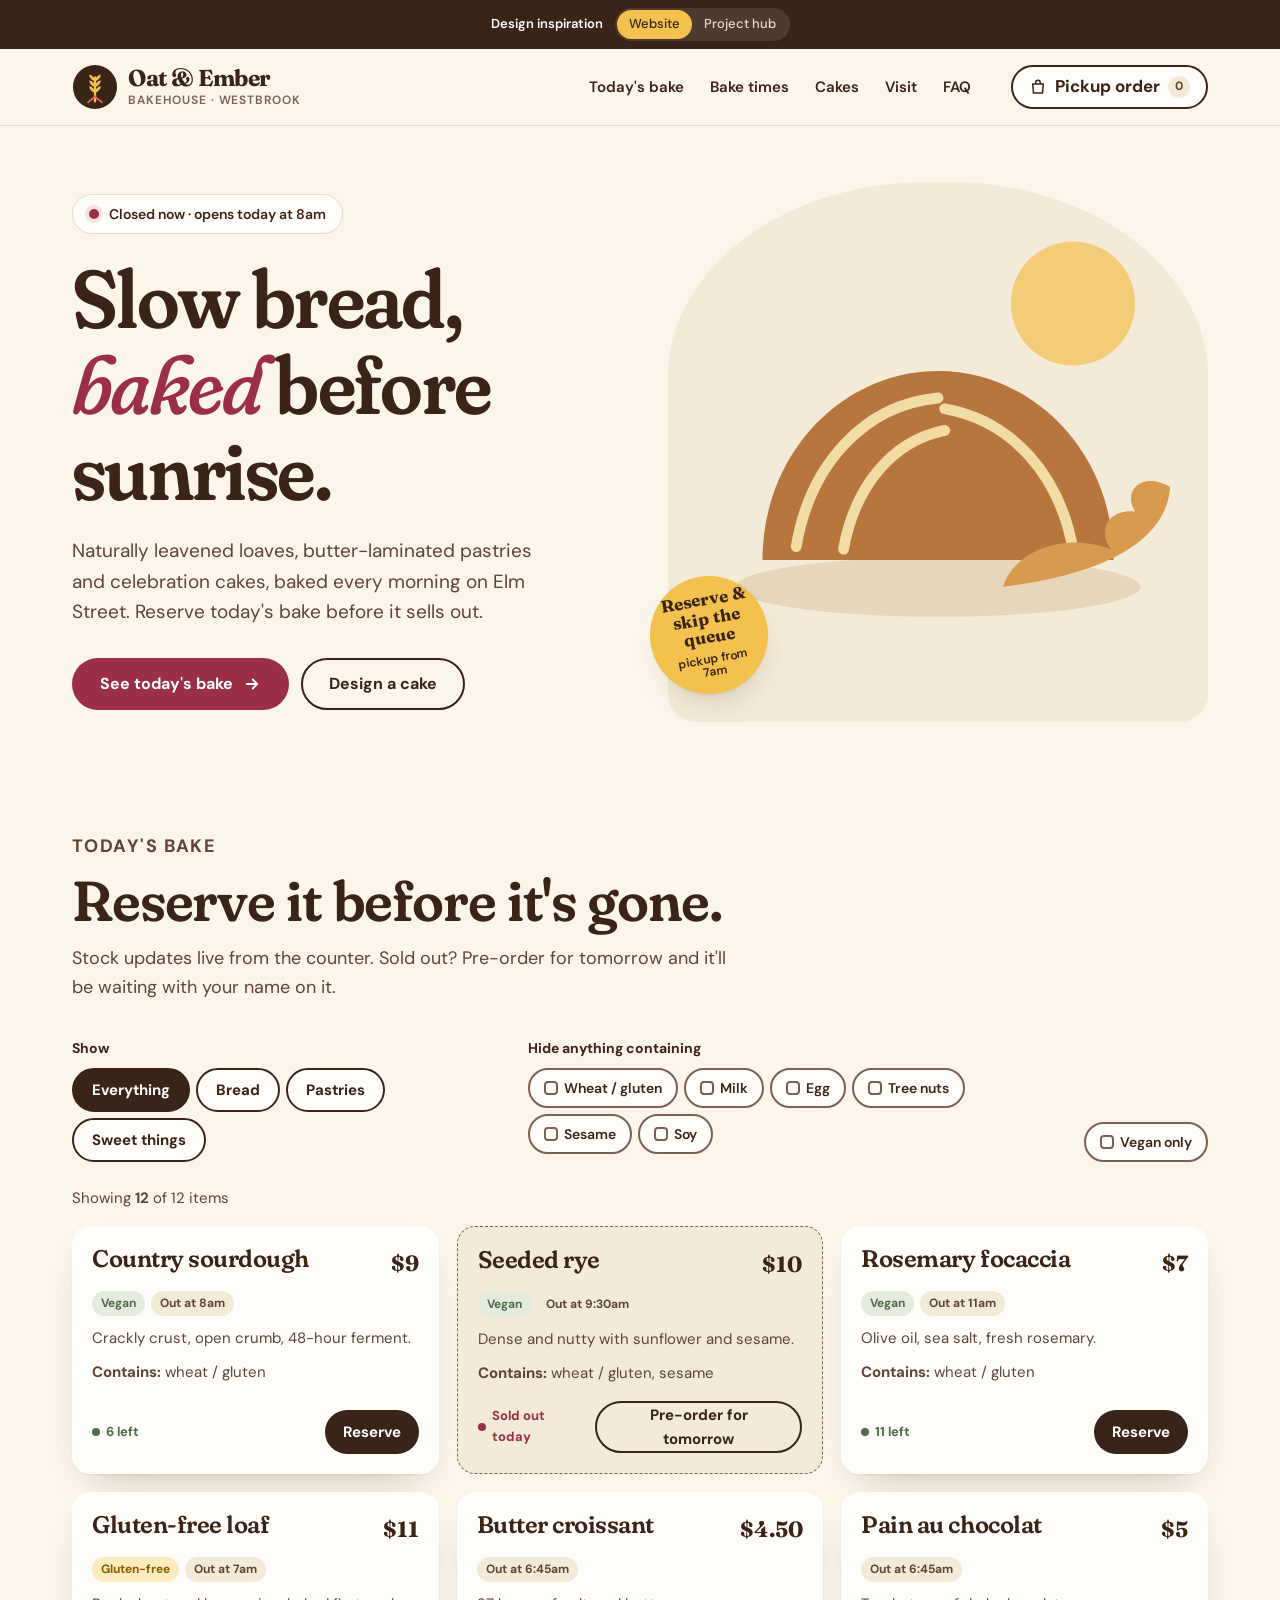
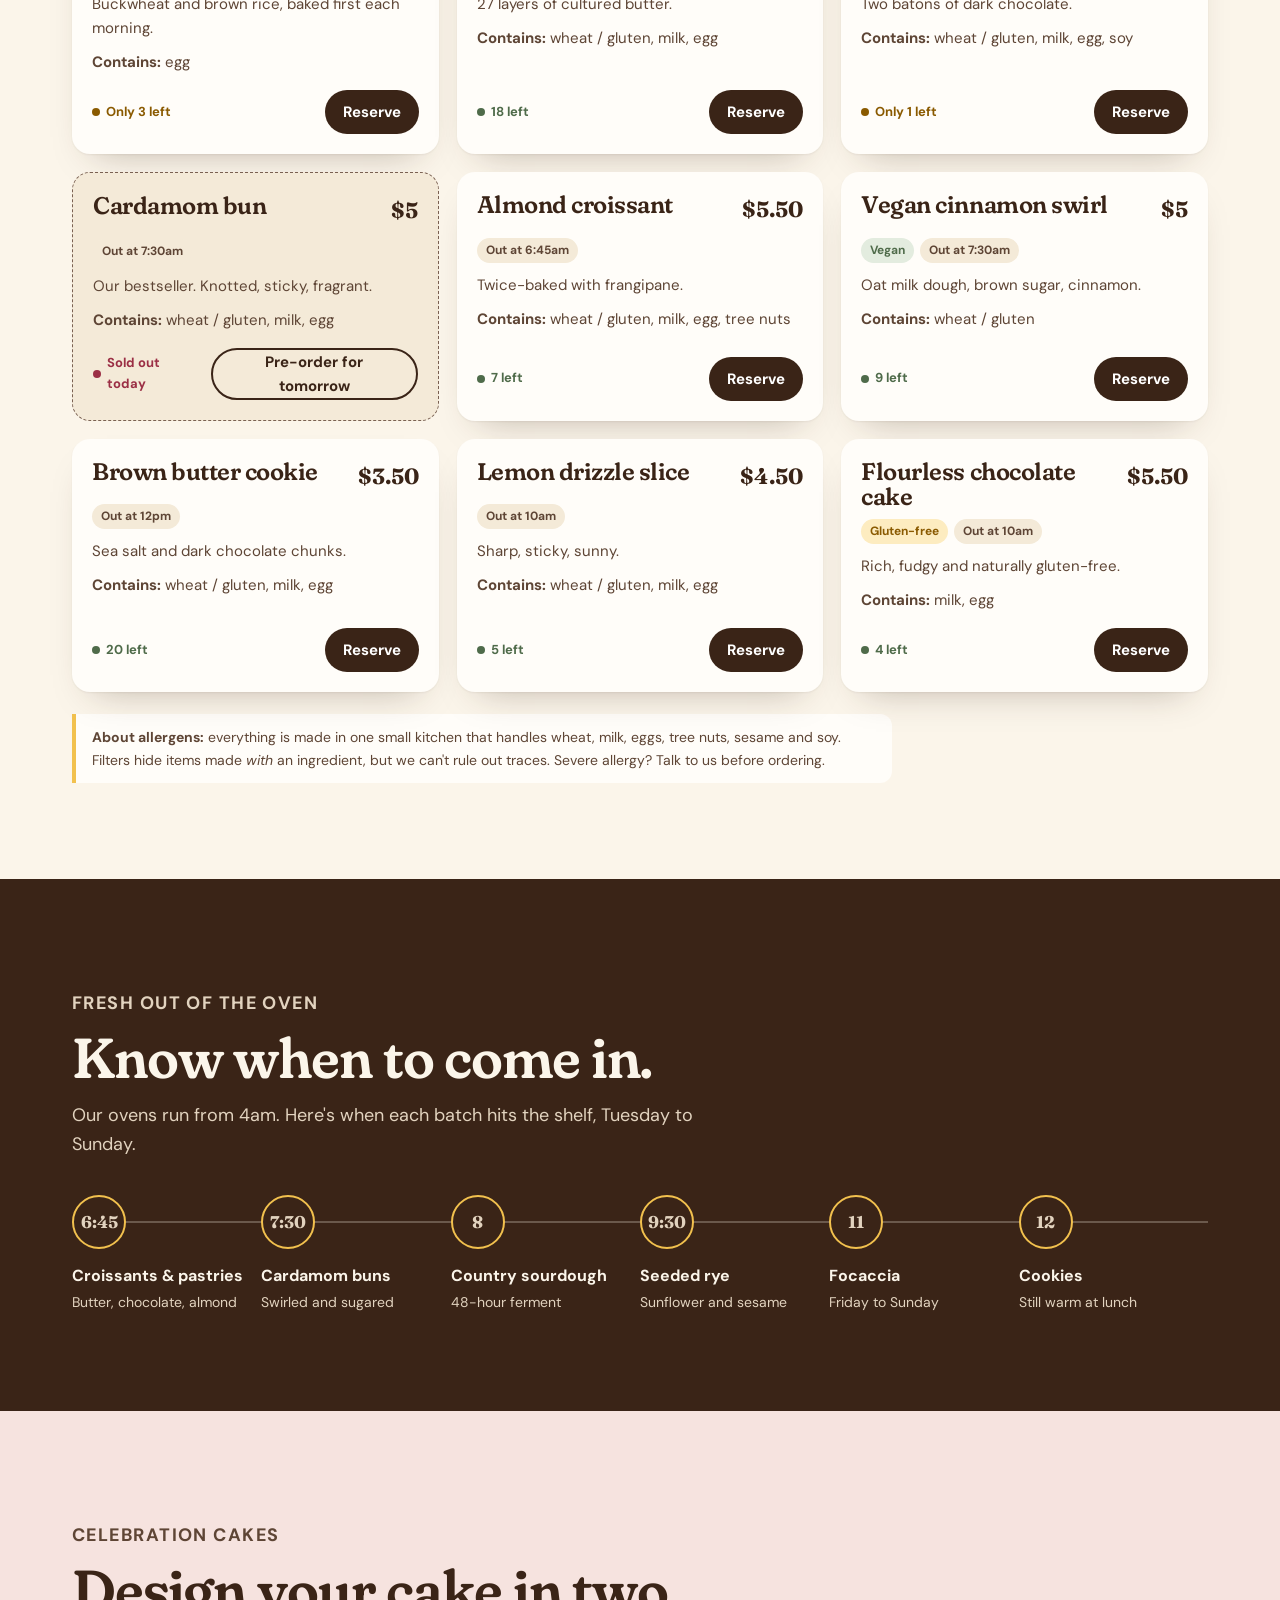
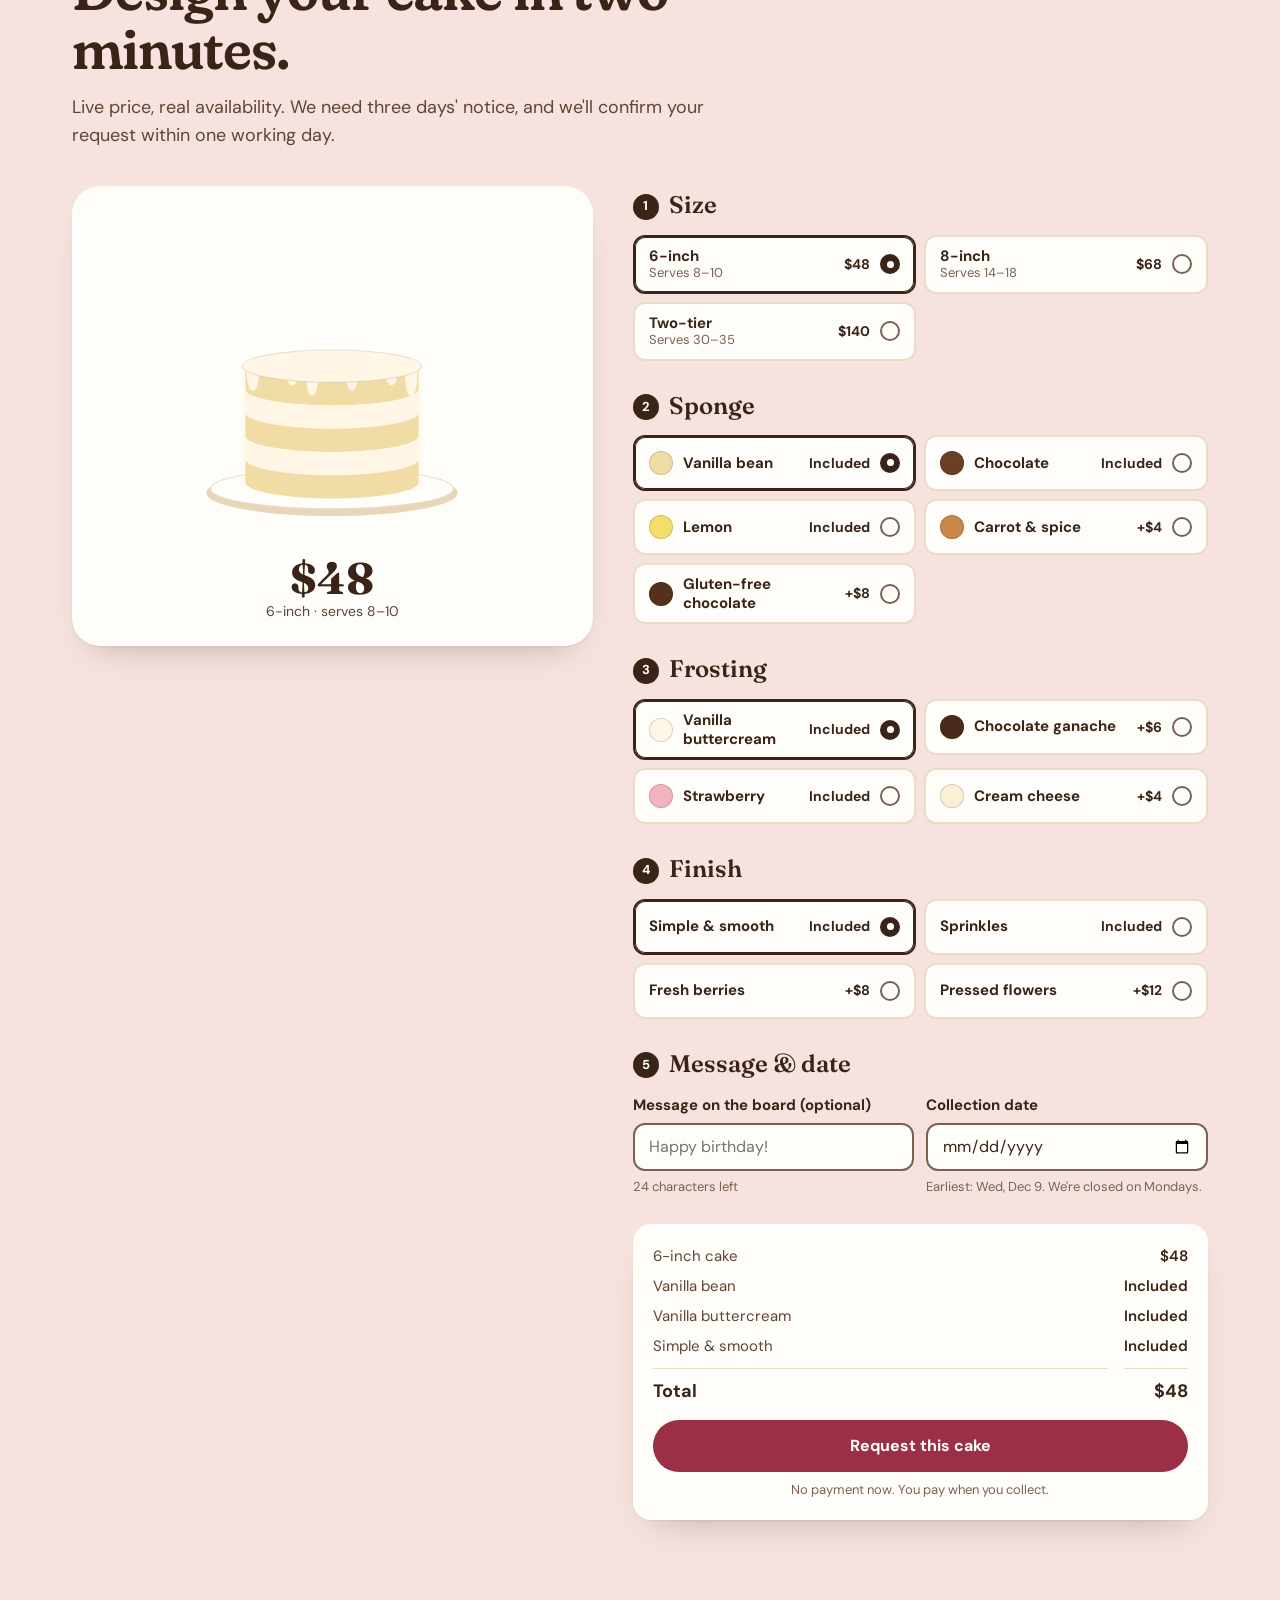
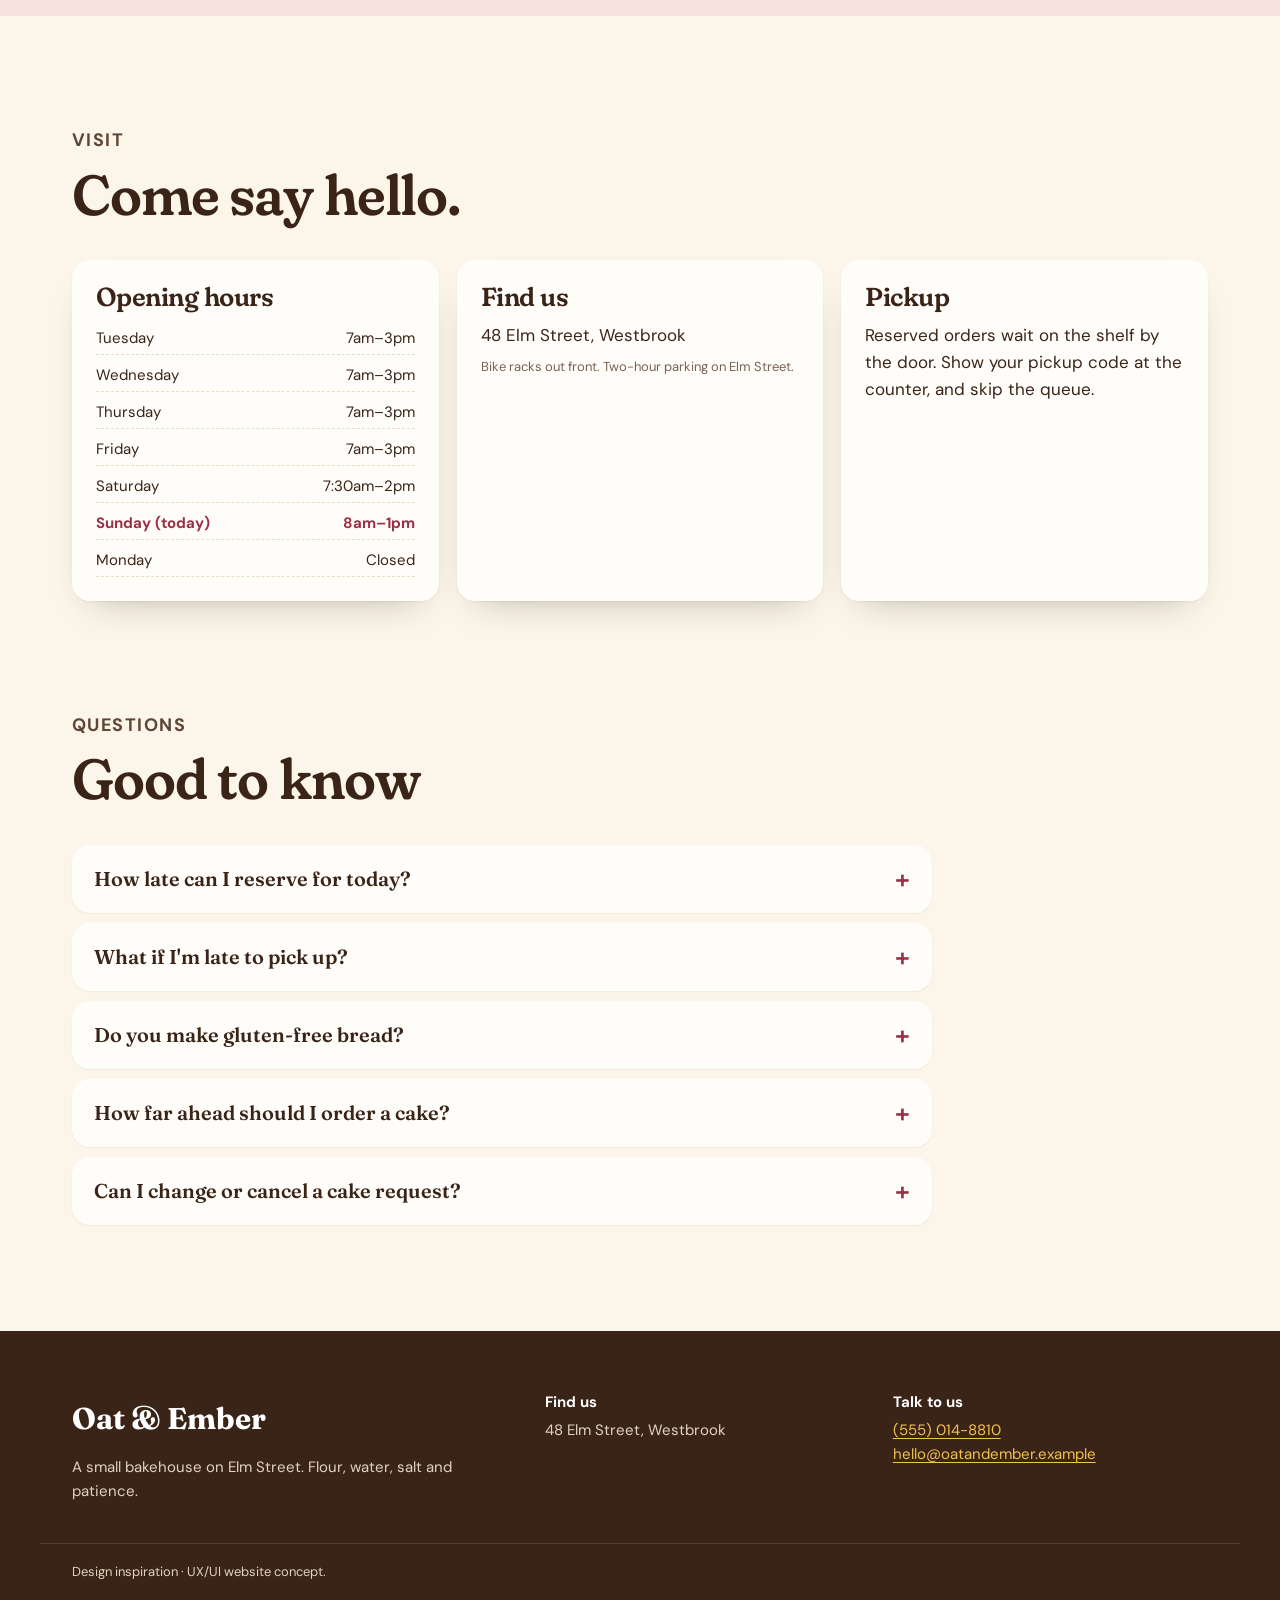
==== index.html @ 4368b3e5 "Oat & Ember Bakehouse: bakery website and project hub Co-Authored-By: Claude Opus 5.5 <noreply@anthr" ====
<!doctype html>
<html lang="en">
<head>
  <meta charset="utf-8" />
  <meta name="viewport" content="width=device-width, initial-scale=1" />
  <title>Oat &amp; Ember Bakehouse · Westbrook</title>
  <meta name="description" content="Naturally leavened bread, laminated pastries and celebration cakes in Westbrook. See today's bake, reserve for pickup and design your cake online." />
  <meta name="theme-color" content="#3a2417" />
  <link rel="icon" href="data:image/svg+xml,%3Csvg xmlns='http://www.w3.org/2000/svg' viewBox='0 0 48 48'%3E%3Ccircle cx='24' cy='24' r='23' fill='%233a2417'/%3E%3Cpath d='M24 38V14' stroke='%23f2c14e' stroke-width='2.4' stroke-linecap='round'/%3E%3Cpath d='M24 18c-4-1-6-4-6-7 4 1 6 4 6 7zm0 6c-4-1-6-4-6-7 4 1 6 4 6 7zm0 6c-4-1-6-4-6-7 4 1 6 4 6 7zm0-12c4-1 6-4 6-7-4 1-6 4-6 7zm0 6c4-1 6-4 6-7-4 1-6 4-6 7zm0 6c4-1 6-4 6-7-4 1-6 4-6 7z' fill='%23f2c14e'/%3E%3C/svg%3E" />
  <link rel="preconnect" href="https://fonts.googleapis.com" />
  <link rel="preconnect" href="https://fonts.gstatic.com" crossorigin />
  <link href="https://fonts.googleapis.com/css2?family=DM+Sans:opsz,wght@9..40,400;9..40,500;9..40,600;9..40,700&family=Fraunces:ital,opsz,wght,SOFT,WONK@0,9..144,500..700,100,1;1,9..144,500,100,1&display=swap" rel="stylesheet" />
  <link rel="stylesheet" href="styles.css" />
</head>
<body>
  <a class="skip" href="#main">Skip to content</a>
  <svg width="0" height="0" style="position:absolute" aria-hidden="true">
    <symbol id="logo" viewBox="0 0 48 48">
      <circle cx="24" cy="24" r="23" fill="#3a2417"/>
      <path d="M24 39V14" stroke="#f2c14e" stroke-width="2.4" stroke-linecap="round"/>
      <path d="M24 18c-4-1-6-4-6-7 4 1 6 4 6 7zm0 6c-4-1-6-4-6-7 4 1 6 4 6 7zm0 6c-4-1-6-4-6-7 4 1 6 4 6 7zm0-12c4-1 6-4 6-7-4 1-6 4-6 7zm0 6c4-1 6-4 6-7-4 1-6 4-6 7zm0 6c4-1 6-4 6-7-4 1-6 4-6 7z" fill="#f2c14e"/>
      <path d="M17 40c2-3 5-3 7-6 2 3 5 3 7 6" stroke="#e36b4f" stroke-width="2" fill="none" stroke-linecap="round"/>
    </symbol>
  </svg>

  <div class="mock-bar" role="note">
    <strong>Design inspiration</strong>
    <nav class="mock-tabs" aria-label="Project views">
      <a href="index.html" aria-current="page">Website</a>
      <a href="project.html">Project hub</a>
    </nav>
  </div>

  <header class="site-head">
    <div class="wrap head-inner">
      <a class="logo" href="#main" aria-label="Oat and Ember Bakehouse, home">
        <svg aria-hidden="true"><use href="#logo"/></svg>
        <span>Oat &amp; Ember<small>Bakehouse · Westbrook</small></span>
      </a>
      <button class="menu-btn" id="menu-btn" type="button" aria-expanded="false" aria-controls="site-nav">
        <svg viewBox="0 0 24 24" aria-hidden="true"><path d="M4 7h16M4 12h16M4 17h16"/></svg>Menu
      </button>
      <nav class="site-nav" id="site-nav" aria-label="Main">
        <a href="#today">Today's bake</a>
        <a href="#oven">Bake times</a>
        <a href="#cakes">Cakes</a>
        <a href="#visit">Visit</a>
        <a href="#faq">FAQ</a>
      </nav>
      <button class="bag-btn" id="bag-open" type="button" aria-haspopup="dialog">
        <svg viewBox="0 0 24 24" aria-hidden="true"><path d="M5 8h14l-1 12H6L5 8zM9 8V6a3 3 0 0 1 6 0v2"/></svg>
        <span class="bag-word">Pickup order</span> <span class="bag-count" id="bag-count" data-n="0">0</span><span class="sr-only">items</span>
      </button>
    </div>
  </header>

  <main id="main">
    <!-- HERO -->
    <section class="hero" aria-labelledby="hero-title">
      <div class="wrap hero-grid">
        <div>
          <p class="status" id="status" aria-live="polite"><span class="dot" aria-hidden="true"></span><span id="status-text">Open today 7am–3pm</span></p>
          <h1 id="hero-title">Slow bread, <em>baked</em> before sunrise.</h1>
          <p class="lede">Naturally leavened loaves, butter-laminated pastries and celebration cakes, baked every morning on Elm Street. Reserve today's bake before it sells out.</p>
          <div class="hero-ctas">
            <a class="btn btn-berry" href="#today">See today's bake
              <svg viewBox="0 0 24 24" aria-hidden="true"><path d="M5 12h14M13 6l6 6-6 6"/></svg></a>
            <a class="btn btn-line" href="#cakes">Design a cake</a>
          </div>
        </div>
        <figure class="hero-art">
          <img id="hero-img" src="img/hero-bakery.jpg" width="880" height="880" alt="A warm bakery counter with sourdough loaves, croissants and a celebration cake in morning light" fetchpriority="high" />
          <p class="sticker" aria-hidden="true">Reserve &amp; skip the queue<small>pickup from 7am</small></p>
        </figure>
      </div>
    </section>

    <!-- TODAY'S BAKE -->
    <section id="today" aria-labelledby="today-title" style="padding-top:24px">
      <div class="wrap">
        <div class="sec-head">
          <p class="eyebrow">Today's bake</p>
          <h2 id="today-title">Reserve it before it's gone.</h2>
          <p>Stock updates live from the counter. Sold out? Pre-order for tomorrow and it'll be waiting with your name on it.</p>
        </div>
        <form class="menu-tools" id="menu-filters" aria-label="Filter today's bake">
          <fieldset class="diet" style="flex:1 1 320px">
            <legend>Show</legend>
            <div class="cats" id="cats">
              <label class="cat"><input type="radio" name="cat" value="" checked /><span>Everything</span></label>
              <label class="cat"><input type="radio" name="cat" value="bread" /><span>Bread</span></label>
              <label class="cat"><input type="radio" name="cat" value="pastry" /><span>Pastries</span></label>
              <label class="cat"><input type="radio" name="cat" value="sweet" /><span>Sweet things</span></label>
            </div>
          </fieldset>
          <fieldset class="diet" style="flex:1 1 420px">
            <legend>Hide anything containing</legend>
            <div class="diet-row" id="allergen-filters"></div>
          </fieldset>
          <label class="pill-check" style="align-self:flex-end"><input type="checkbox" name="vegan" /><span>Vegan only</span></label>
        </form>
        <p class="menu-count" id="menu-count" aria-live="polite"></p>
        <ul class="items" id="items" role="list"></ul>
        <p class="allergy-note"><b>About allergens:</b> everything is made in one small kitchen that handles wheat, milk, eggs, tree nuts, sesame and soy. Filters hide items made <em>with</em> an ingredient, but we can't rule out traces. Severe allergy? Talk to us before ordering.</p>
      </div>
    </section>

    <!-- BAKE SCHEDULE -->
    <section class="oven" id="oven" aria-labelledby="oven-title">
      <div class="wrap">
        <div class="sec-head">
          <p class="eyebrow">Fresh out of the oven</p>
          <h2 id="oven-title">Know when to come in.</h2>
          <p>Our ovens run from 4am. Here's when each batch hits the shelf, Tuesday to Sunday.</p>
        </div>
        <ol class="timeline" id="timeline"></ol>
      </div>
    </section>

    <!-- CAKE BUILDER -->
    <section class="cake-sec" id="cakes" aria-labelledby="cakes-title">
      <div class="wrap">
        <div class="sec-head">
          <p class="eyebrow">Celebration cakes</p>
          <h2 id="cakes-title">Design your cake in two minutes.</h2>
          <p>Live price, real availability. We need three days' notice, and we'll confirm your request within one working day.</p>
        </div>
        <div class="builder">
          <div class="preview" aria-live="polite">
            <svg id="cake-svg" viewBox="0 0 360 320" role="img" aria-labelledby="cake-desc"><desc id="cake-desc">Cake preview</desc></svg>
            <p class="p-price" id="p-price">$48</p>
            <p class="p-sub" id="p-sub">6-inch · serves 8–10</p>
          </div>
          <form class="cake-form" id="cake-form" novalidate>
            <fieldset><legend><span class="n" aria-hidden="true">1</span>Size</legend><div class="opts" id="o-size"></div></fieldset>
            <fieldset><legend><span class="n" aria-hidden="true">2</span>Sponge</legend><div class="opts" id="o-sponge"></div></fieldset>
            <fieldset><legend><span class="n" aria-hidden="true">3</span>Frosting</legend><div class="opts" id="o-frost"></div></fieldset>
            <fieldset><legend><span class="n" aria-hidden="true">4</span>Finish</legend><div class="opts" id="o-deco"></div></fieldset>
            <fieldset>
              <legend><span class="n" aria-hidden="true">5</span>Message &amp; date</legend>
              <div class="row2">
                <div class="field"><label for="c-msg">Message on the board (optional)</label>
                  <input id="c-msg" name="msg" maxlength="24" placeholder="Happy birthday!" aria-describedby="c-msg-hint" /><p class="hint" id="c-msg-hint"><span id="c-msg-left">24</span> characters left</p></div>
                <div class="field"><label for="c-date">Collection date</label>
                  <input id="c-date" name="date" type="date" aria-describedby="c-date-hint" /><p class="hint" id="c-date-hint"></p><p class="err" id="c-date-err" hidden></p></div>
              </div>
            </fieldset>
            <div class="cake-sum">
              <dl id="cake-lines"></dl>
              <button class="btn btn-berry btn-block" type="submit">Request this cake</button>
              <p class="hint" style="text-align:center;margin-top:8px">No payment now. You pay when you collect.</p>
            </div>
          </form>
        </div>
      </div>
    </section>

    <!-- VISIT -->
    <section id="visit" aria-labelledby="visit-title">
      <div class="wrap">
        <div class="sec-head"><p class="eyebrow">Visit</p><h2 id="visit-title">Come say hello.</h2></div>
        <div class="visit">
          <div><h3>Opening hours</h3><div class="hours" id="hours"></div></div>
          <div><h3>Find us</h3><p>48 Elm Street, Westbrook</p><p class="hint" style="margin-top:8px">Bike racks out front. Two-hour parking on Elm Street.</p></div>
          <div><h3>Pickup</h3><p>Reserved orders wait on the shelf by the door. Show your pickup code at the counter, and skip the queue.</p></div>
        </div>
      </div>
    </section>

    <!-- FAQ -->
    <section id="faq" aria-labelledby="faq-title" style="padding-top:0">
      <div class="wrap">
        <div class="sec-head"><p class="eyebrow">Questions</p><h2 id="faq-title">Good to know</h2></div>
        <div class="faq">
          <details><summary>How late can I reserve for today?</summary><p>Until 1pm, while stock lasts. Anything sold out today can be pre-ordered for tomorrow.</p></details>
          <details><summary>What if I'm late to pick up?</summary><p>We hold reserved orders until closing. After that, unclaimed bread goes to our local food bank.</p></details>
          <details><summary>Do you make gluten-free bread?</summary><p>Yes, a gluten-free loaf and a flourless chocolate cake every day. They're baked first, on cleaned trays, but in a kitchen that uses wheat.</p></details>
          <details><summary>How far ahead should I order a cake?</summary><p>At least three days. For two-tier cakes or busy weekends, a week is safer. The date picker only shows dates we can do.</p></details>
          <details><summary>Can I change or cancel a cake request?</summary><p>Yes, up to 48 hours before collection. Just reply to your confirmation email.</p></details>
        </div>
      </div>
    </section>
  </main>

  <footer class="site-foot">
    <div class="wrap foot-grid">
      <div><p class="foot-logo">Oat &amp; Ember</p><p>A small bakehouse on Elm Street. Flour, water, salt and patience.</p></div>
      <div><h2 class="foot-h">Find us</h2><p>48 Elm Street, Westbrook</p></div>
      <div><h2 class="foot-h">Talk to us</h2><p><a href="tel:+15550148810">(555) 014-8810</a><br /><a href="mailto:hello@oatandember.example">hello@oatandember.example</a></p></div>
    </div>
    <div class="wrap foot-note"><p>Design inspiration · UX/UI website concept.</p></div>
  </footer>

  <!-- Pickup order drawer -->
  <dialog class="drawer" id="order" aria-labelledby="order-title">
    <div class="drawer-inner">
      <div class="d-head"><h2 id="order-title">Pickup order</h2>
        <button class="icon-btn" type="button" id="order-close" aria-label="Close pickup order"><svg viewBox="0 0 24 24" aria-hidden="true"><path d="M6 6l12 12M18 6L6 18"/></svg></button></div>
      <div class="d-body" id="order-body"></div>
      <div class="d-foot" id="order-foot"></div>
    </div>
  </dialog>

  <!-- Confirmation / cake request modal -->
  <dialog class="modal" id="modal" aria-labelledby="m-title">
    <form method="dialog" class="m-close"><button class="icon-btn" aria-label="Close" value="cancel"><svg viewBox="0 0 24 24" aria-hidden="true"><path d="M6 6l12 12M18 6L6 18"/></svg></button></form>
    <div class="m-inner" id="m-inner"></div>
  </dialog>
  <div class="toast" id="toast" role="status" aria-live="polite"></div>

  <script src="js/app.js"></script>
</body>
</html>
---- styles.css ----
/* =========================================================
   Oat & Ember Bakehouse: design tokens
   Contrast (WCAG 2.2 AA), all checked:
   crust 13.4:1 · crust-2 8.1:1 · crust-3 5.3:1 on cream
   berry 6.7:1 · white on berry 7.3:1 · sage 5.5:1 · white on sage 5.9:1
   crust on butter 8.7:1 (butter is a background only)
   ========================================================= */
:root {
  --cream: #fbf5ea;
  --cream-2: #f4ead8;
  --white: #fffdf9;
  --crust: #3a2417;
  --crust-2: #5e4535;
  --crust-3: #7a6152;
  --line: #eadcc6;
  --butter: #f2c14e;
  --butter-soft: #fdecc0;
  --butter-ink: #8a5a00;
  --berry: #9b2f45;
  --berry-soft: #f6e3df;
  --sage: #4f6b4a;
  --sage-soft: #e3ecdf;
  --serif: "Fraunces", "Iowan Old Style", Georgia, serif;
  --sans: "DM Sans", system-ui, -apple-system, "Segoe UI", sans-serif;
  --r: 12px; --r-md: 18px; --r-lg: 28px;
  --shadow: 0 1px 2px rgba(58, 36, 23, .06), 0 18px 36px -22px rgba(58, 36, 23, .35);
  --ease: cubic-bezier(.2, .8, .2, 1);
}
*, *::before, *::after { box-sizing: border-box; }
html { scroll-behavior: smooth; scroll-padding-top: 90px; -webkit-text-size-adjust: 100%; }
@media (prefers-reduced-motion: reduce) { html { scroll-behavior: auto; } *, *::before, *::after { animation: none !important; transition-duration: .01ms !important; } }
body { margin: 0; background: var(--cream); color: var(--crust); font: 400 17px/1.6 var(--sans); -webkit-font-smoothing: antialiased; }
h1, h2, h3, p, figure, blockquote, ul, ol, dl, dd { margin: 0; }
ul, ol { padding: 0; list-style: none; }
h1, h2, h3 { font-family: var(--serif); font-weight: 600; letter-spacing: -0.02em; line-height: 1.05; font-variation-settings: "SOFT" 100, "WONK" 1; }
a { color: var(--berry); text-underline-offset: 3px; }
button, input, select, textarea { font: inherit; color: inherit; }
img, svg { display: block; }
:focus-visible { outline: 3px solid var(--berry); outline-offset: 3px; border-radius: 6px; }
.sr-only { position: absolute; width: 1px; height: 1px; padding: 0; margin: -1px; overflow: hidden; clip: rect(0 0 0 0); white-space: nowrap; border: 0; }
.skip { position: absolute; left: 16px; top: -100px; z-index: 200; background: var(--crust); color: #fff; padding: 12px 16px; border-radius: var(--r); }
.skip:focus { top: 16px; }
.wrap { max-width: 1200px; margin: 0 auto; padding: 0 32px; }
section { padding: 96px 0; }
[hidden] { display: none !important; }

/* top bar */
.mock-bar { background: var(--crust); color: #e9dccb; font-size: 13px; display: flex; justify-content: center; align-items: center; gap: 12px; flex-wrap: wrap; padding: 8px 16px; }
.mock-bar strong { color: #fff; font-weight: 600; }
.mock-tabs { display: inline-flex; background: rgba(255,255,255,.1); border-radius: 999px; padding: 2px; }
.mock-tabs a { color: #e9dccb; text-decoration: none; padding: 4px 12px; border-radius: 999px; font-weight: 500; }
.mock-tabs a[aria-current="page"] { background: var(--butter); color: var(--crust); }

/* buttons */
.btn { display: inline-flex; align-items: center; justify-content: center; gap: 10px; min-height: 52px; padding: 0 26px; border-radius: 999px; border: 2px solid transparent; font-weight: 700; font-size: 16px; text-decoration: none; cursor: pointer; transition: background .2s, transform .2s var(--ease); }
.btn svg { width: 18px; height: 18px; fill: none; stroke: currentColor; stroke-width: 2.4; stroke-linecap: round; stroke-linejoin: round; }
.btn:active { transform: translateY(1px); }
.btn-berry { background: var(--berry); color: #fff; }
.btn-berry:hover { background: #82263a; }
.btn-crust { background: var(--crust); color: #fff; }
.btn-crust:hover { background: #4d3122; }
.btn-butter { background: var(--butter); color: var(--crust); }
.btn-butter:hover { background: #eab43a; }
.btn-line { background: transparent; color: var(--crust); border-color: var(--crust); }
.btn-line:hover { background: var(--white); }
.btn-sm { min-height: 44px; padding: 0 18px; font-size: 15px; }
.btn-block { width: 100%; }
.text-btn { background: none; border: 0; padding: 0 4px; min-height: 44px; font-weight: 700; color: var(--berry); text-decoration: underline; text-underline-offset: 3px; cursor: pointer; }
.icon-btn { width: 44px; height: 44px; border-radius: 50%; border: 2px solid var(--line); background: var(--white); display: grid; place-items: center; cursor: pointer; flex: none; }
.icon-btn svg { width: 18px; height: 18px; stroke: var(--crust); stroke-width: 2.4; fill: none; stroke-linecap: round; }

/* header */
.site-head { position: sticky; top: 0; z-index: 50; background: color-mix(in srgb, var(--cream) 92%, transparent); backdrop-filter: blur(10px); -webkit-backdrop-filter: blur(10px); border-bottom: 1px solid var(--line); }
.head-inner { display: flex; align-items: center; gap: 20px; min-height: 76px; }
.logo { display: flex; align-items: center; gap: 10px; text-decoration: none; color: var(--crust); }
.logo svg { width: 46px; height: 46px; flex: none; }
.logo span { font-family: var(--serif); font-weight: 700; font-size: 23px; letter-spacing: -0.02em; line-height: 1; }
.logo small { display: block; font-family: var(--sans); font-weight: 600; font-size: 12px; color: var(--crust-3); letter-spacing: .08em; text-transform: uppercase; margin-top: 4px; }
.site-nav { margin-left: auto; display: flex; align-items: center; gap: 2px; }
.site-nav a { color: var(--crust); text-decoration: none; font-weight: 600; font-size: 15px; padding: 10px 12px; border-radius: 999px; }
.site-nav a:hover { background: var(--cream-2); }
.bag-btn { display: inline-flex; align-items: center; gap: 8px; min-height: 44px; padding: 0 16px; border-radius: 999px; border: 2px solid var(--crust); background: var(--white); font-weight: 700; cursor: pointer; margin-left: 8px; }
.bag-btn svg { width: 18px; height: 18px; stroke: currentColor; stroke-width: 2; fill: none; }
.bag-count { min-width: 22px; height: 22px; padding: 0 6px; border-radius: 999px; background: var(--berry); color: #fff; font-size: 12px; display: inline-grid; place-items: center; }
.bag-count[data-n="0"] { background: var(--cream-2); color: var(--crust-2); }
.menu-btn { display: none; align-items: center; gap: 8px; min-height: 44px; padding: 0 14px; border-radius: 999px; border: 2px solid var(--crust); background: transparent; font-weight: 700; cursor: pointer; }
.menu-btn svg { width: 20px; height: 20px; stroke: currentColor; stroke-width: 2.4; fill: none; stroke-linecap: round; }

/* hero */
.hero { padding: 56px 0 72px; }
.hero-grid { display: grid; grid-template-columns: minmax(0, 1fr) minmax(0, 1fr); gap: 56px; align-items: center; }
.status { display: inline-flex; align-items: center; gap: 10px; padding: 8px 16px; background: var(--white); border: 1px solid var(--line); border-radius: 999px; font-size: 14px; font-weight: 600; margin-bottom: 22px; }
.status .dot { width: 10px; height: 10px; border-radius: 50%; background: var(--sage); box-shadow: 0 0 0 4px var(--sage-soft); }
.status.closed .dot { background: var(--berry); box-shadow: 0 0 0 4px var(--berry-soft); }
.hero h1 { font-size: clamp(3rem, 6.4vw, 5.6rem); }
.hero h1 em { font-style: italic; color: var(--berry); font-weight: 500; }
.lede { font-size: 19px; color: var(--crust-2); margin: 22px 0 30px; max-width: 38ch; }
.hero-ctas { display: flex; flex-wrap: wrap; gap: 12px; }
.hero-art { margin: 0; position: relative; }
.hero-art img { width: 100%; height: auto; aspect-ratio: 1; object-fit: cover; border-radius: 48% 48% var(--r-lg) var(--r-lg) / 36% 36% var(--r-lg) var(--r-lg); box-shadow: var(--shadow); background: var(--cream-2); }
.hero-art .sticker { position: absolute; left: -18px; bottom: 28px; background: var(--butter); color: var(--crust); border-radius: 50%; width: 118px; height: 118px; display: grid; place-items: center; text-align: center; font-family: var(--serif); font-weight: 700; font-size: 17px; line-height: 1.1; transform: rotate(-10deg); box-shadow: var(--shadow); padding: 12px; }
.hero-art .sticker small { display: block; font-family: var(--sans); font-size: 12px; font-weight: 600; margin-top: 2px; }

/* section heads */
.eyebrow { font-size: 14px; font-weight: 700; letter-spacing: .08em; text-transform: uppercase; color: var(--berry); margin-bottom: 10px; }
.sec-head { max-width: 660px; margin-bottom: 36px; }
.sec-head h2 { font-size: clamp(2.3rem, 4.4vw, 3.6rem); }
.sec-head p { color: var(--crust-2); font-size: 18px; margin-top: 14px; }

/* bake schedule */
.oven { background: var(--crust); color: var(--cream); }
.oven .eyebrow { color: var(--butter); }
.oven .sec-head p { color: #e2d3bf; }
.timeline { display: grid; grid-template-columns: repeat(6, minmax(0, 1fr)); gap: 0; position: relative; }
.timeline::before { content: ""; position: absolute; left: 0; right: 0; top: 26px; height: 2px; background: rgba(251,245,234,.25); }
.tl { position: relative; padding: 0 12px 0 0; }
.tl .t { display: inline-grid; place-items: center; min-width: 54px; height: 54px; border-radius: 50%; background: var(--crust); border: 2px solid var(--butter); font-family: var(--serif); font-weight: 700; font-size: 17px; position: relative; z-index: 1; }
.tl.now .t { background: var(--butter); color: var(--crust); box-shadow: 0 0 0 6px rgba(242,193,78,.25); }
.tl b { display: block; margin-top: 14px; font-size: 16px; }
.tl span { font-size: 14px; color: #e2d3bf; }
.tl .tag-now { display: inline-block; margin-top: 6px; font-size: 12px; font-weight: 700; background: var(--butter); color: var(--crust); border-radius: 999px; padding: 2px 8px; }

/* menu */
.menu-tools { display: flex; flex-wrap: wrap; gap: 18px 28px; align-items: flex-start; justify-content: space-between; margin-bottom: 24px; }
.cats { display: flex; gap: 6px; flex-wrap: wrap; }
.cat { position: relative; }
.cat input { position: absolute; opacity: 0; inset: 0; cursor: pointer; }
.cat span { display: inline-flex; align-items: center; min-height: 44px; padding: 0 18px; border-radius: 999px; border: 2px solid var(--crust); font-weight: 700; font-size: 15px; cursor: pointer; background: var(--white); }
.cat input:checked + span { background: var(--crust); color: #fff; }
.cat input:focus-visible + span { outline: 3px solid var(--berry); outline-offset: 2px; }
.diet { border: 0; padding: 0; margin: 0; min-width: 0; }
.diet legend { font-size: 14px; font-weight: 700; padding: 0; margin-bottom: 8px; }
.diet-row { display: flex; flex-wrap: wrap; gap: 6px; }
.pill-check { position: relative; }
.pill-check input { position: absolute; opacity: 0; inset: 0; cursor: pointer; }
.pill-check span { display: inline-flex; align-items: center; gap: 6px; min-height: 40px; padding: 0 14px; border-radius: 999px; border: 2px solid var(--crust-3); font-size: 14px; font-weight: 600; cursor: pointer; background: var(--white); }
.pill-check span::before { content: ""; width: 14px; height: 14px; border-radius: 4px; border: 2px solid var(--crust-3); }
.pill-check input:checked + span { background: var(--sage-soft); border-color: var(--sage); }
.pill-check input:checked + span::before { background: var(--sage) url("data:image/svg+xml,%3Csvg xmlns='http://www.w3.org/2000/svg' viewBox='0 0 24 24'%3E%3Cpath d='M6 12l4 4 8-8' fill='none' stroke='white' stroke-width='3.5' stroke-linecap='round' stroke-linejoin='round'/%3E%3C/svg%3E") center / 12px no-repeat; border-color: var(--sage); }
.pill-check input:focus-visible + span { outline: 3px solid var(--berry); outline-offset: 2px; }
.menu-count { font-size: 15px; color: var(--crust-2); margin-bottom: 16px; display: flex; gap: 10px; flex-wrap: wrap; align-items: center; justify-content: space-between; }
.items { display: grid; grid-template-columns: repeat(3, minmax(0, 1fr)); gap: 18px; }
.item { background: var(--white); border-radius: var(--r-md); padding: 20px; box-shadow: var(--shadow); display: flex; flex-direction: column; gap: 10px; position: relative; }
.item.out { background: var(--cream-2); box-shadow: none; border: 1px dashed var(--crust-3); }
.item-top { display: flex; justify-content: space-between; gap: 8px; align-items: flex-start; }
.item h3 { font-size: 24px; }
.item .price { font-family: var(--serif); font-weight: 700; font-size: 22px; white-space: nowrap; }
.item p { color: var(--crust-2); font-size: 15px; }
.badges { display: flex; flex-wrap: wrap; gap: 6px; }
.b { font-size: 12px; font-weight: 700; padding: 3px 9px; border-radius: 999px; }
.b.v { background: var(--sage-soft); color: var(--sage); }
.b.gf { background: var(--butter-soft); color: var(--butter-ink); }
.b.time { background: var(--cream-2); color: var(--crust-2); }
.contains { font-size: 13px; color: var(--crust-3); }
.contains b { color: var(--crust-2); }
.stock { display: inline-flex; align-items: center; gap: 6px; font-size: 13px; font-weight: 700; }
.stock::before { content: ""; width: 8px; height: 8px; border-radius: 50%; background: currentColor; }
.stock.ok { color: var(--sage); } .stock.low { color: var(--butter-ink); } .stock.out { color: var(--berry); }
.item-foot { margin-top: auto; display: flex; align-items: center; justify-content: space-between; gap: 10px; padding-top: 6px; }
.item .btn { min-height: 44px; font-size: 15px; padding: 0 16px; }
.allergy-note { margin-top: 22px; font-size: 14px; color: var(--crust-2); background: var(--white); border-left: 4px solid var(--butter); padding: 12px 16px; border-radius: 0 var(--r) var(--r) 0; max-width: 820px; }
.empty { background: var(--white); border-radius: var(--r-md); padding: 40px; text-align: center; color: var(--crust-2); grid-column: 1 / -1; }

/* cake builder */
.cake-sec { background: var(--berry-soft); }
.builder { display: grid; grid-template-columns: minmax(0, .95fr) minmax(0, 1.05fr); gap: 40px; align-items: start; }
.preview { position: sticky; top: 100px; background: var(--white); border-radius: var(--r-lg); padding: 24px; box-shadow: var(--shadow); text-align: center; }
.preview svg { width: 100%; max-width: 380px; height: auto; margin: 0 auto; }
.preview svg * { transition: fill .4s var(--ease); }
.preview .p-price { font-family: var(--serif); font-weight: 700; font-size: 44px; line-height: 1; margin-top: 8px; }
.preview .p-sub { font-size: 14px; color: var(--crust-2); }
.cake-form { display: grid; gap: 26px; }
.cake-form fieldset { border: 0; margin: 0; padding: 0; min-width: 0; }
.cake-form legend { font-family: var(--serif); font-weight: 600; font-size: 24px; padding: 0; margin-bottom: 10px; display: flex; gap: 10px; align-items: baseline; }
.cake-form legend .n { font-family: var(--sans); width: 26px; height: 26px; border-radius: 50%; background: var(--crust); color: #fff; font-size: 13px; font-weight: 700; display: inline-grid; place-items: center; transform: translateY(-3px); }
.opts { display: grid; grid-template-columns: repeat(2, minmax(0, 1fr)); gap: 8px; }
.opt { position: relative; }
.opt input { position: absolute; opacity: 0; inset: 0; cursor: pointer; }
.opt > span { display: flex; align-items: center; gap: 10px; min-height: 56px; padding: 10px 14px; border-radius: var(--r); background: var(--white); border: 2px solid var(--line); cursor: pointer; transition: border-color .2s; }
.opt:hover > span { border-color: var(--crust-3); }
.opt input:checked + span { border-color: var(--crust); box-shadow: inset 0 0 0 1px var(--crust); }
.opt input:focus-visible + span { outline: 3px solid var(--berry); outline-offset: 2px; }
.opt .sw { width: 24px; height: 24px; border-radius: 50%; flex: none; box-shadow: inset 0 0 0 1px rgba(0,0,0,.15); }
.opt .txt { display: flex; flex-direction: column; line-height: 1.25; }
.opt .txt b { font-size: 15px; }
.opt .txt small { font-size: 13px; color: var(--crust-3); }
.opt .add { margin-left: auto; font-size: 14px; font-weight: 700; white-space: nowrap; }
.opt .tick { width: 20px; height: 20px; border-radius: 50%; border: 2px solid var(--crust-3); flex: none; display: grid; place-items: center; }
.opt input:checked + span .tick { background: var(--crust); border-color: var(--crust); }
.opt input:checked + span .tick::after { content: ""; width: 7px; height: 7px; border-radius: 50%; background: #fff; }
.field { display: flex; flex-direction: column; gap: 6px; }
.field label { font-size: 15px; font-weight: 700; }
.field input, .field select, .field textarea { min-height: 48px; padding: 0 14px; border: 2px solid var(--crust-3); border-radius: var(--r); background: var(--white); font-size: 16px; width: 100%; }
.field textarea { padding: 12px 14px; min-height: 84px; resize: vertical; }
.field input:hover, .field select:hover { border-color: var(--crust); }
.hint { font-size: 13px; color: var(--crust-3); }
.row2 { display: grid; grid-template-columns: 1fr 1fr; gap: 12px; }
.err { color: var(--berry); font-size: 14px; font-weight: 700; display: flex; align-items: center; gap: 6px; }
.err::before { content: "!"; width: 18px; height: 18px; border-radius: 50%; background: var(--berry); color: #fff; font-size: 12px; display: inline-grid; place-items: center; flex: none; }
[aria-invalid="true"] { border-color: var(--berry) !important; box-shadow: inset 0 0 0 1px var(--berry); }
.cake-sum { background: var(--white); border-radius: var(--r-md); padding: 20px; box-shadow: var(--shadow); }
.cake-sum dl { display: grid; grid-template-columns: 1fr auto; gap: 6px 16px; font-size: 15px; }
.cake-sum dt { color: var(--crust-2); }
.cake-sum dd { text-align: right; font-weight: 600; }
.cake-sum .tot { border-top: 1px solid var(--line); padding-top: 8px; margin-top: 4px; font-size: 18px; font-weight: 700; color: var(--crust); }
.cake-sum .btn { margin-top: 14px; }

/* visit + faq */
.visit { display: grid; grid-template-columns: repeat(3, minmax(0, 1fr)); gap: 18px; }
.visit > div { background: var(--white); border-radius: var(--r-md); padding: 24px; box-shadow: var(--shadow); }
.visit h3 { font-size: 26px; margin-bottom: 10px; }
.hours { display: grid; gap: 4px; font-size: 15px; }
.hours div { display: flex; justify-content: space-between; gap: 12px; padding: 4px 0; border-bottom: 1px dashed var(--line); }
.hours div.today { font-weight: 700; color: var(--berry); }
.faq { max-width: 860px; }
.faq details { background: var(--white); border-radius: var(--r-md); margin-bottom: 10px; box-shadow: 0 1px 2px rgba(58,36,23,.06); }
.faq summary { list-style: none; cursor: pointer; padding: 18px 22px; min-height: 60px; display: flex; justify-content: space-between; align-items: center; gap: 16px; font-family: var(--serif); font-weight: 600; font-size: 20px; }
.faq summary::-webkit-details-marker { display: none; }
.faq summary::after { content: "+"; font-family: var(--sans); font-size: 26px; line-height: 1; color: var(--berry); transition: transform .3s var(--ease); }
.faq details[open] summary::after { transform: rotate(45deg); }
.faq details p { padding: 0 22px 20px; color: var(--crust-2); }

/* footer */
.site-foot { background: var(--crust); color: #e2d3bf; padding: 64px 0 28px; font-size: 15px; }
.foot-grid { display: grid; grid-template-columns: 1.4fr 1fr 1fr; gap: 32px; }
.foot-logo { font-family: var(--serif); font-weight: 700; font-size: 30px; color: #fff; }
.site-foot a { color: var(--butter); }
.site-foot p + p { margin-top: 12px; }
.foot-h { font-family: var(--sans); font-size: 15px; font-weight: 700; color: #fff; margin-bottom: 8px; letter-spacing: 0; }
.foot-note { margin-top: 40px; padding-top: 18px; border-top: 1px solid rgba(255,255,255,.12); font-size: 13px; }

/* order drawer + dialogs */
.drawer { position: fixed; inset: 0 0 0 auto; width: min(460px, 100vw); height: 100dvh; max-height: none; margin: 0 0 0 auto; padding: 0; border: 0; background: var(--cream); color: var(--crust); box-shadow: -20px 0 60px rgba(58,36,23,.25); }
.drawer::backdrop, .modal::backdrop { background: rgba(58, 36, 23, .5); }
.drawer[open] { animation: slide .35s var(--ease); }
@keyframes slide { from { transform: translateX(40px); opacity: 0; } }
.drawer-inner { display: flex; flex-direction: column; height: 100%; }
.d-head { display: flex; justify-content: space-between; align-items: center; padding: 20px 22px; border-bottom: 1px solid var(--line); }
.d-head h2 { font-size: 30px; }
.d-body { flex: 1; overflow: auto; padding: 20px 22px; display: grid; gap: 18px; align-content: start; }
.d-foot { padding: 18px 22px; border-top: 1px solid var(--line); background: var(--white); }
.line { display: grid; grid-template-columns: 1fr auto; gap: 6px 12px; align-items: center; padding-bottom: 14px; border-bottom: 1px solid var(--line); }
.line b { font-size: 16px; }
.line .lp { font-weight: 700; }
.line .warn { grid-column: 1 / -1; font-size: 13px; font-weight: 700; color: var(--berry); }
.qty { display: inline-flex; align-items: center; gap: 4px; }
.qty button { width: 36px; height: 36px; border-radius: 50%; border: 2px solid var(--crust-3); background: var(--white); font-size: 18px; font-weight: 700; cursor: pointer; line-height: 1; }
.qty output { min-width: 26px; text-align: center; font-weight: 700; }
.d-total { display: flex; justify-content: space-between; font-size: 18px; font-weight: 700; margin-bottom: 12px; }
.err-summary { background: var(--berry-soft); border-radius: var(--r); padding: 12px 14px; font-size: 14px; }
.err-summary:focus { outline: 3px solid var(--berry); outline-offset: 2px; }
.err-summary b { color: var(--berry); }
.err-summary a { color: var(--crust); font-weight: 600; }
.modal { width: min(540px, calc(100vw - 24px)); max-height: calc(100dvh - 24px); padding: 0; border: 0; border-radius: var(--r-lg); background: var(--cream); color: var(--crust); box-shadow: 0 30px 80px -20px rgba(58,36,23,.5); }
.modal[open] { animation: pop .3s var(--ease); }
@keyframes pop { from { opacity: 0; transform: translateY(12px) scale(.98); } }
.m-close { position: absolute; top: 16px; right: 16px; }
.m-inner { padding: 28px; display: grid; gap: 16px; }
.m-inner h2 { font-size: 32px; padding-right: 52px; }
.code { font-family: var(--serif); font-weight: 700; font-size: 56px; letter-spacing: .08em; text-align: center; background: var(--butter-soft); border: 2px dashed var(--butter-ink); border-radius: var(--r-md); padding: 14px; }
.review { background: var(--white); border-radius: var(--r-md); padding: 4px 18px; }
.review div { display: flex; justify-content: space-between; gap: 16px; padding: 10px 0; border-bottom: 1px solid var(--line); font-size: 15px; }
.review div:last-child { border-bottom: 0; }
.review dt { color: var(--crust-2); }
.review dd { font-weight: 600; text-align: right; }

.toast { position: fixed; left: 50%; bottom: 24px; transform: translate(-50%, 20px); opacity: 0; background: var(--crust); color: #fff; padding: 12px 20px; border-radius: 999px; font-weight: 600; font-size: 15px; transition: opacity .3s, transform .3s var(--ease); z-index: 300; pointer-events: none; }
.toast.show { opacity: 1; transform: translate(-50%, 0); }

@media (max-width: 1040px) {
  .hero-grid, .builder { grid-template-columns: minmax(0, 1fr); }
  .hero-art { max-width: 480px; }
  /* compact sticky strip so the cake + price stay in view while choosing */
  .preview { top: 84px; z-index: 5; display: grid; grid-template-columns: 112px minmax(0, 1fr); grid-template-rows: auto auto; column-gap: 16px; align-items: center; padding: 10px 18px; text-align: left; border-radius: var(--r-md); }
  .preview svg { grid-row: 1 / 3; max-width: 112px; }
  .preview .p-price { font-size: 34px; margin-top: 0; align-self: end; }
  .preview .p-sub { align-self: start; }
  .items, .visit { grid-template-columns: repeat(2, minmax(0, 1fr)); }
  .timeline { grid-template-columns: repeat(3, minmax(0, 1fr)); row-gap: 28px; }
  .timeline::before { display: none; }
}
@media (max-width: 760px) {
  .wrap { padding: 0 16px; }
  section { padding: 64px 0; }
  .menu-btn { display: inline-flex; margin-left: auto; }
  .site-nav { display: none; position: absolute; left: 0; right: 0; top: 100%; flex-direction: column; align-items: stretch; background: var(--cream); padding: 12px 16px 18px; border-bottom: 1px solid var(--line); box-shadow: var(--shadow); }
  .site-nav.open { display: flex; }
  .site-nav a { padding: 14px 12px; font-size: 17px; }
  .head-inner { position: relative; min-height: 68px; gap: 8px; }
  .bag-btn { margin-left: 0; padding: 0 12px; }
  .bag-btn .bag-word { display: none; }
  .logo { gap: 8px; min-width: 0; }
  .logo span { font-size: 19px; white-space: nowrap; }
  .logo small { display: none; }
  .logo svg { width: 38px; height: 38px; }
  .preview { top: 76px; }
  .hero { padding-top: 28px; }
  .hero h1 { font-size: 3rem; }
  .lede { font-size: 17px; }
  .hero-art .sticker { width: 96px; height: 96px; font-size: 15px; left: -6px; }
  .items, .visit, .foot-grid, .opts { grid-template-columns: minmax(0, 1fr); }
  .timeline { grid-template-columns: repeat(2, minmax(0, 1fr)); }
  .row2 { grid-template-columns: minmax(0, 1fr); }
  .m-inner { padding: 22px 18px; }
  .code { font-size: 44px; }
}
@media (max-width: 380px) {
  .logo span { font-size: 17px; }
  .logo svg { width: 34px; height: 34px; }
  .menu-btn { padding: 0 12px; gap: 6px; }
  .bag-btn { padding: 0 10px; gap: 6px; }
}
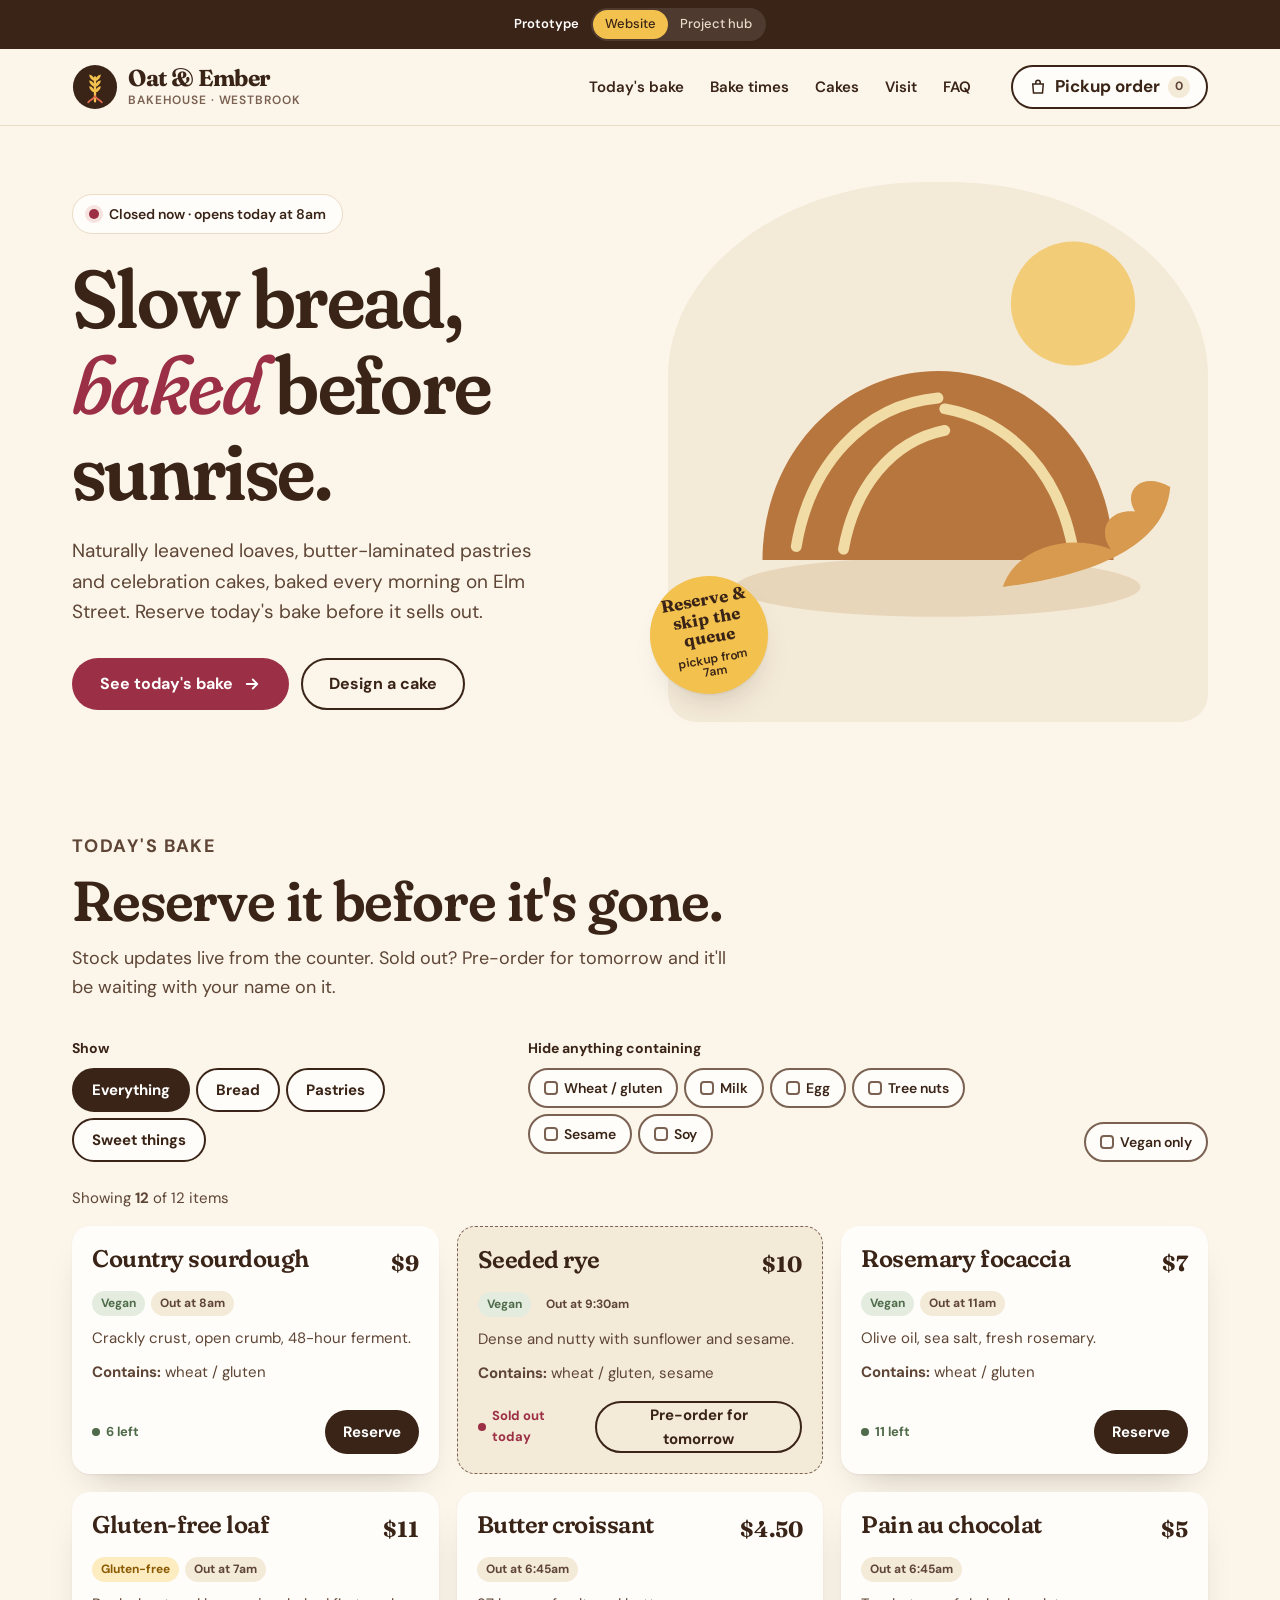
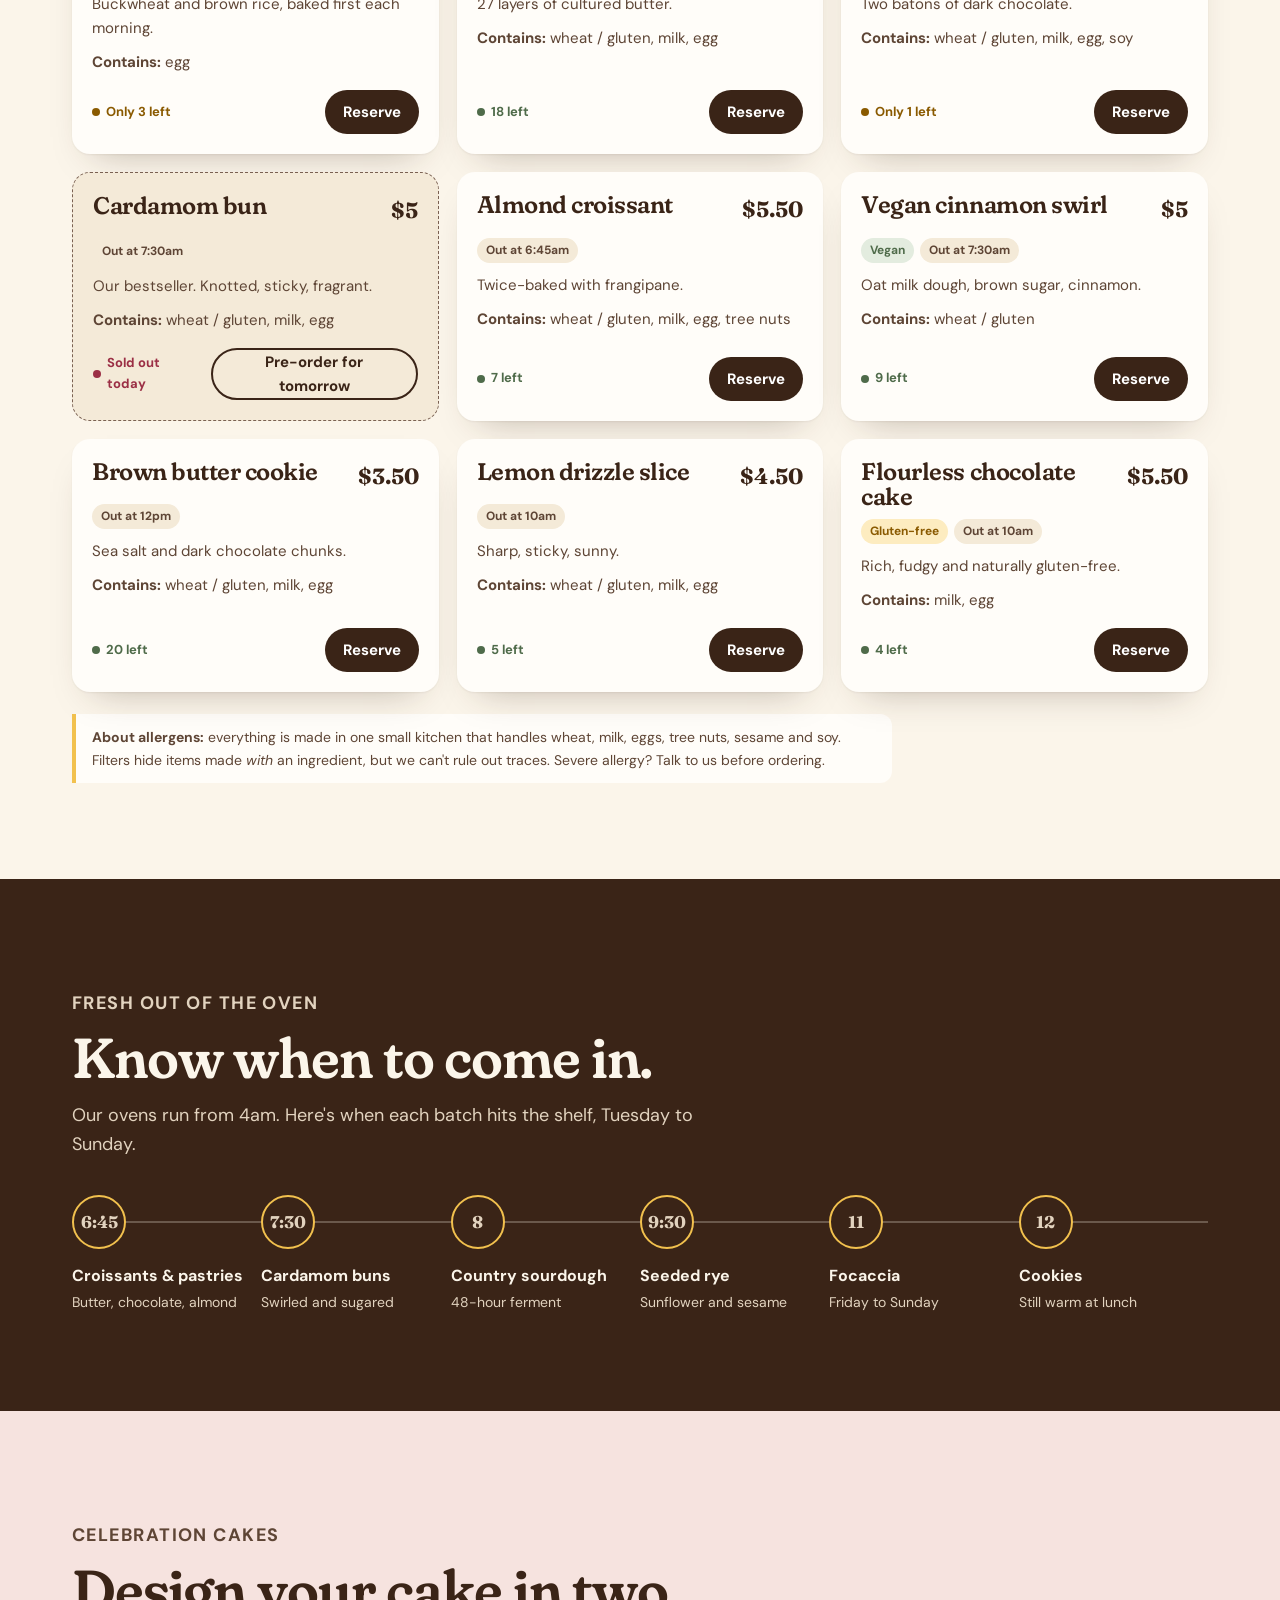
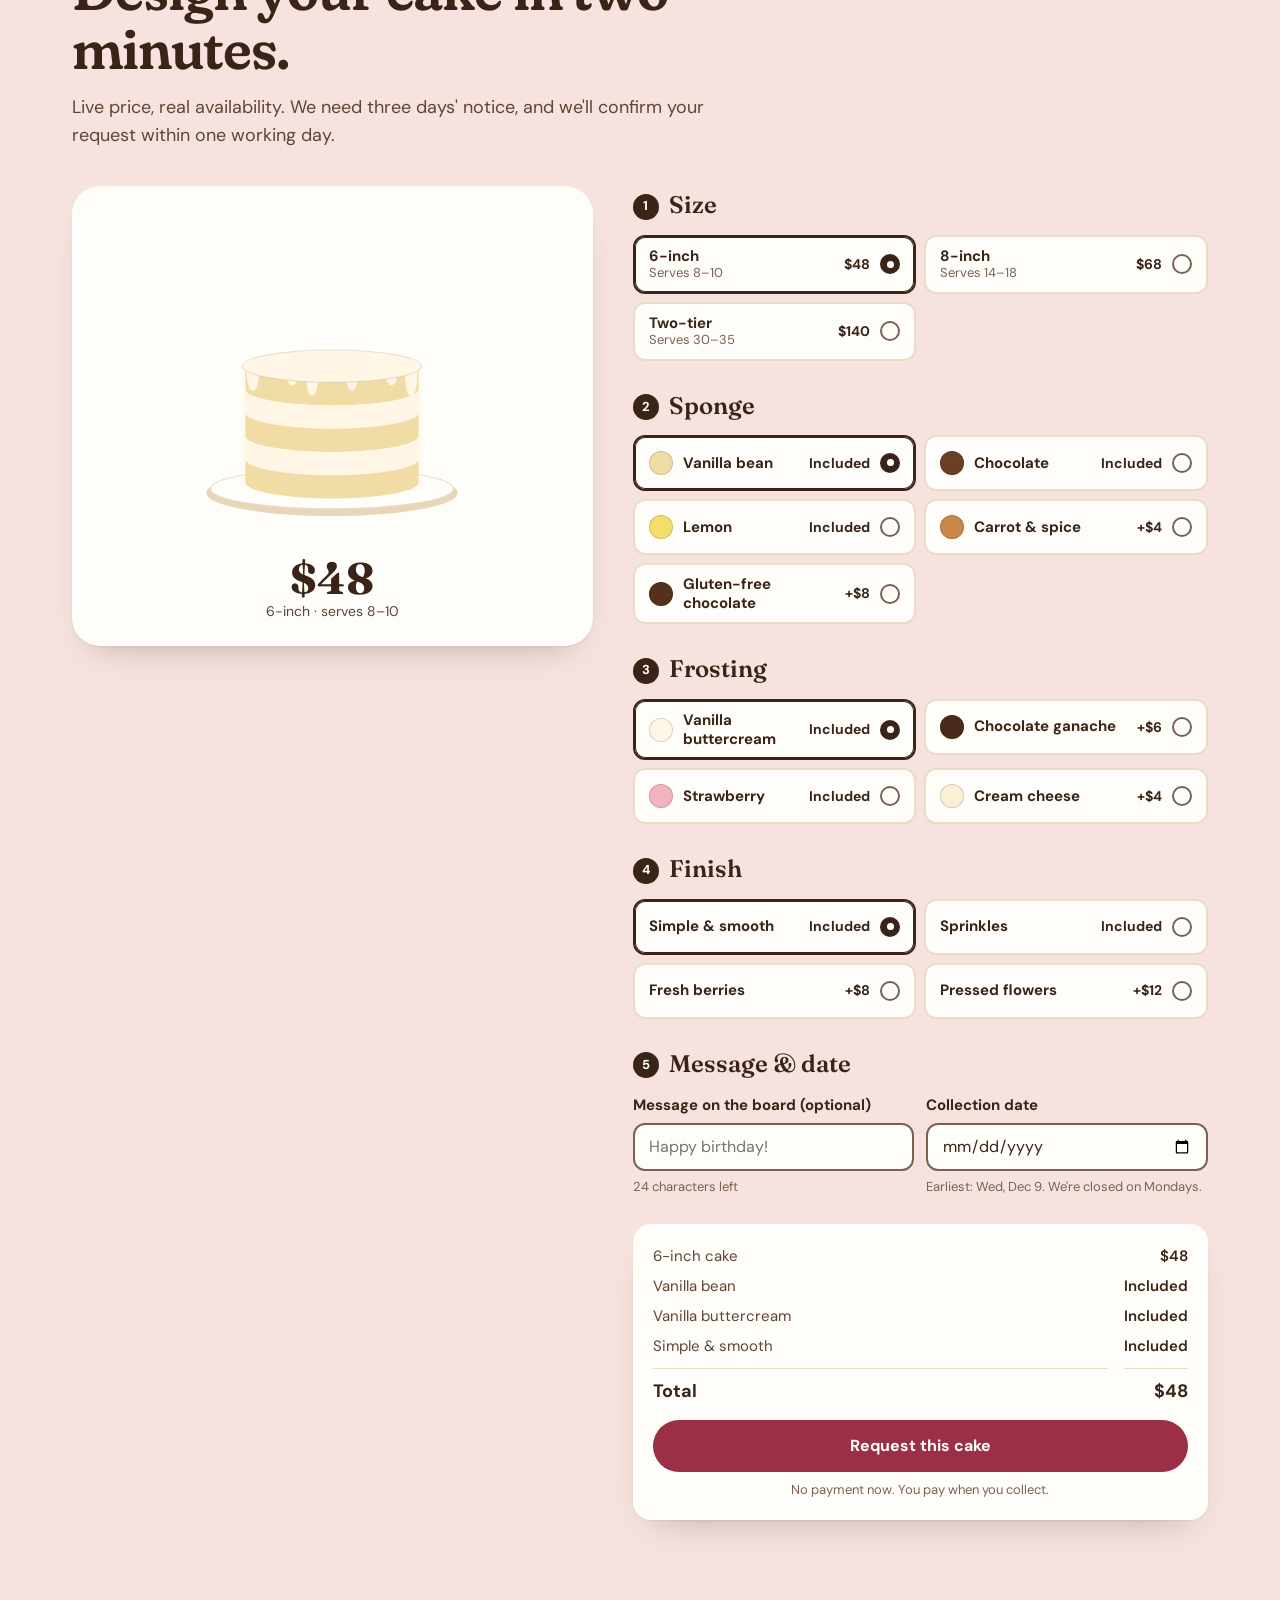
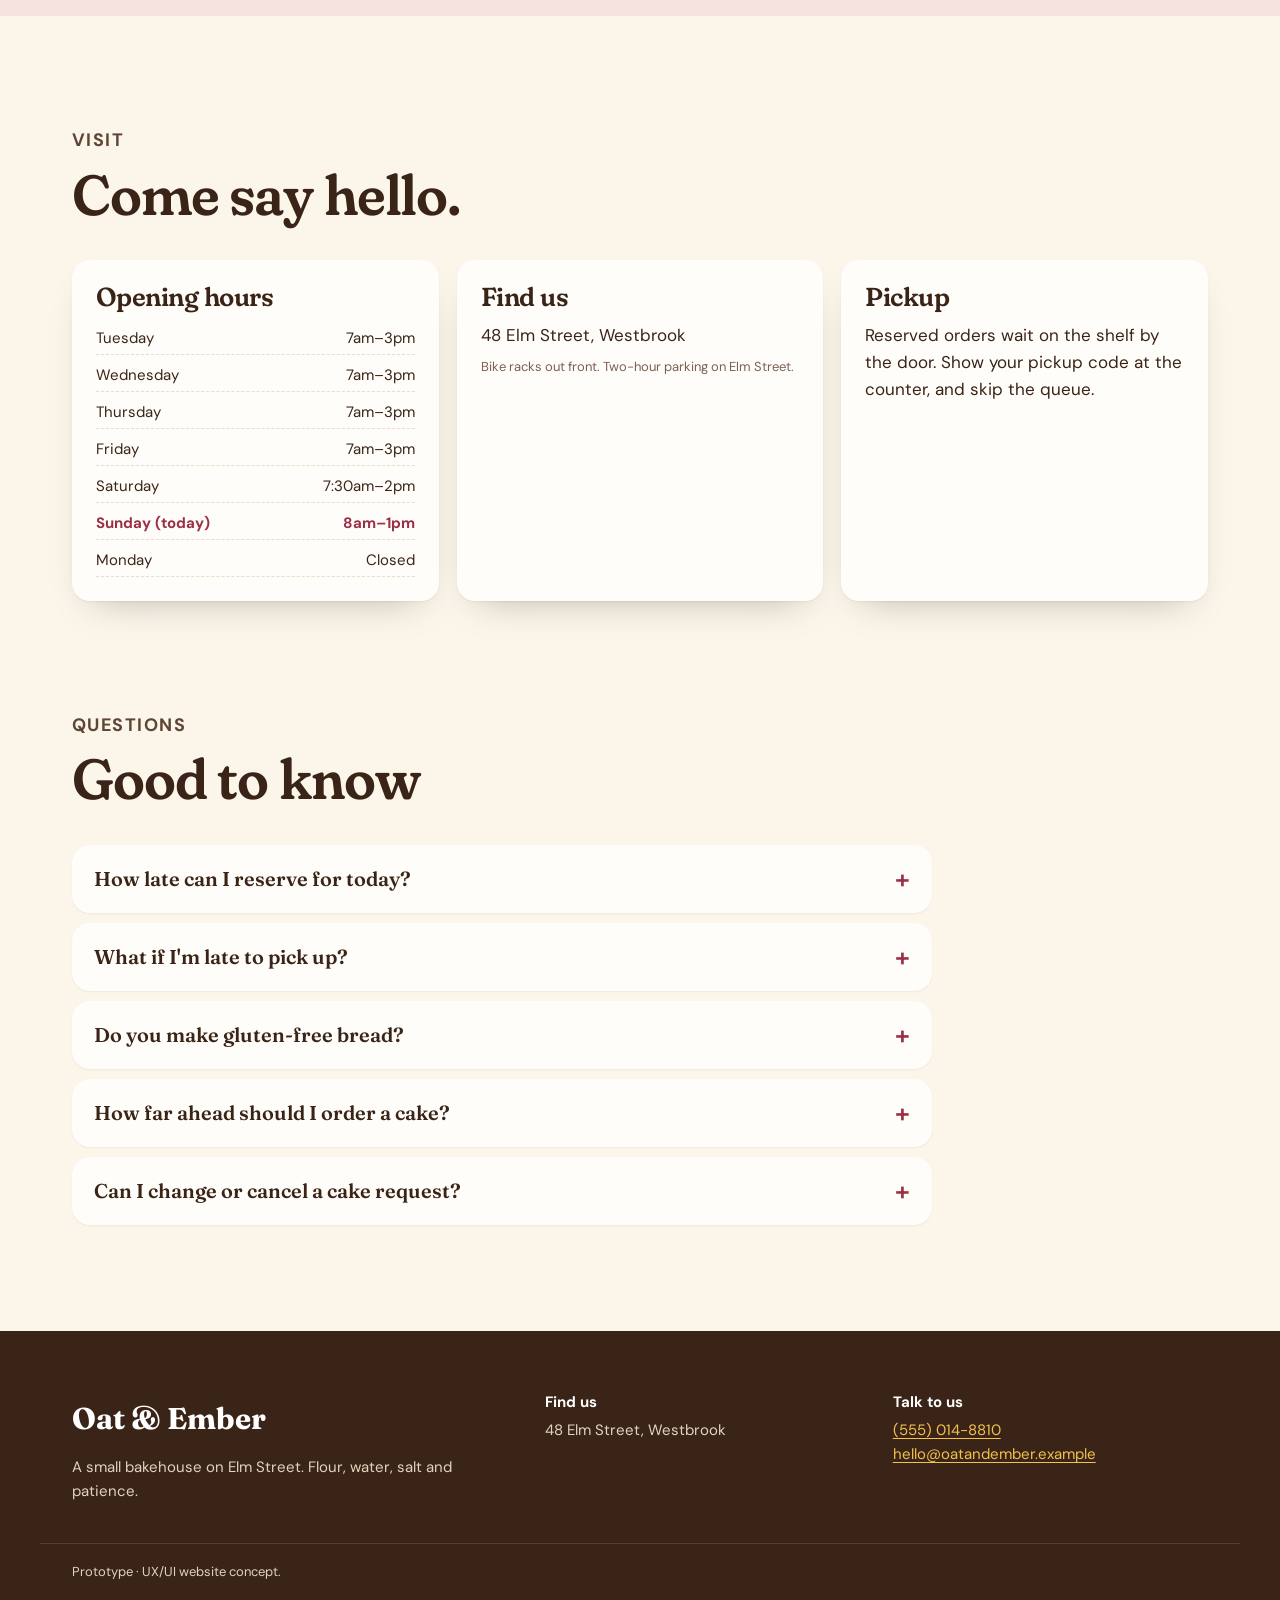
==== commit 513f1768: "Label project as Prototype Co-Authored-By: Claude Opus 5.5 <noreply@anthropic.com>" ====
--- a/index.html
+++ b/index.html
@@ -24,7 +24,7 @@
   </svg>
 
   <div class="mock-bar" role="note">
-    <strong>Design inspiration</strong>
+    <strong>Prototype</strong>
     <nav class="mock-tabs" aria-label="Project views">
       <a href="index.html" aria-current="page">Website</a>
       <a href="project.html">Project hub</a>
@@ -188,7 +188,7 @@
       <div><h2 class="foot-h">Find us</h2><p>48 Elm Street, Westbrook</p></div>
       <div><h2 class="foot-h">Talk to us</h2><p><a href="tel:+15550148810">(555) 014-8810</a><br /><a href="mailto:hello@oatandember.example">hello@oatandember.example</a></p></div>
     </div>
-    <div class="wrap foot-note"><p>Design inspiration · UX/UI website concept.</p></div>
+    <div class="wrap foot-note"><p>Prototype · UX/UI website concept.</p></div>
   </footer>
 
   <!-- Pickup order drawer -->
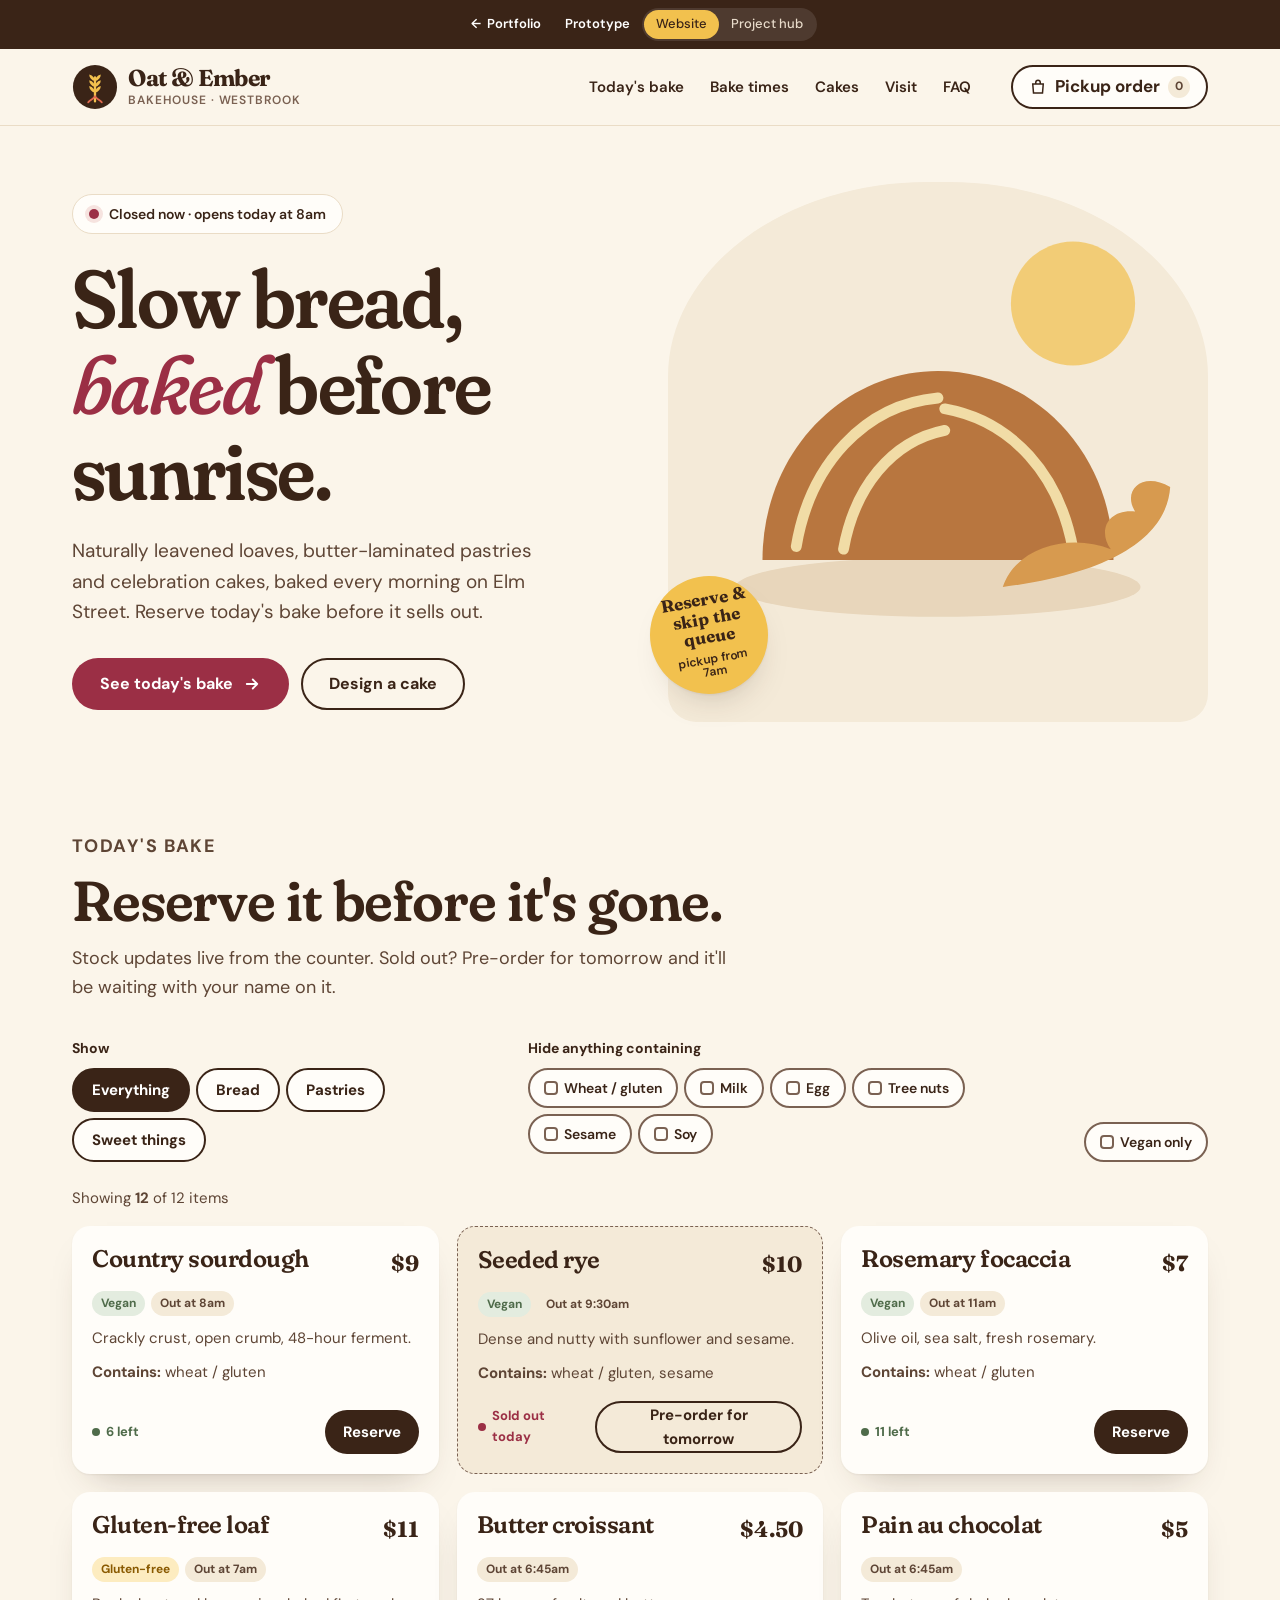
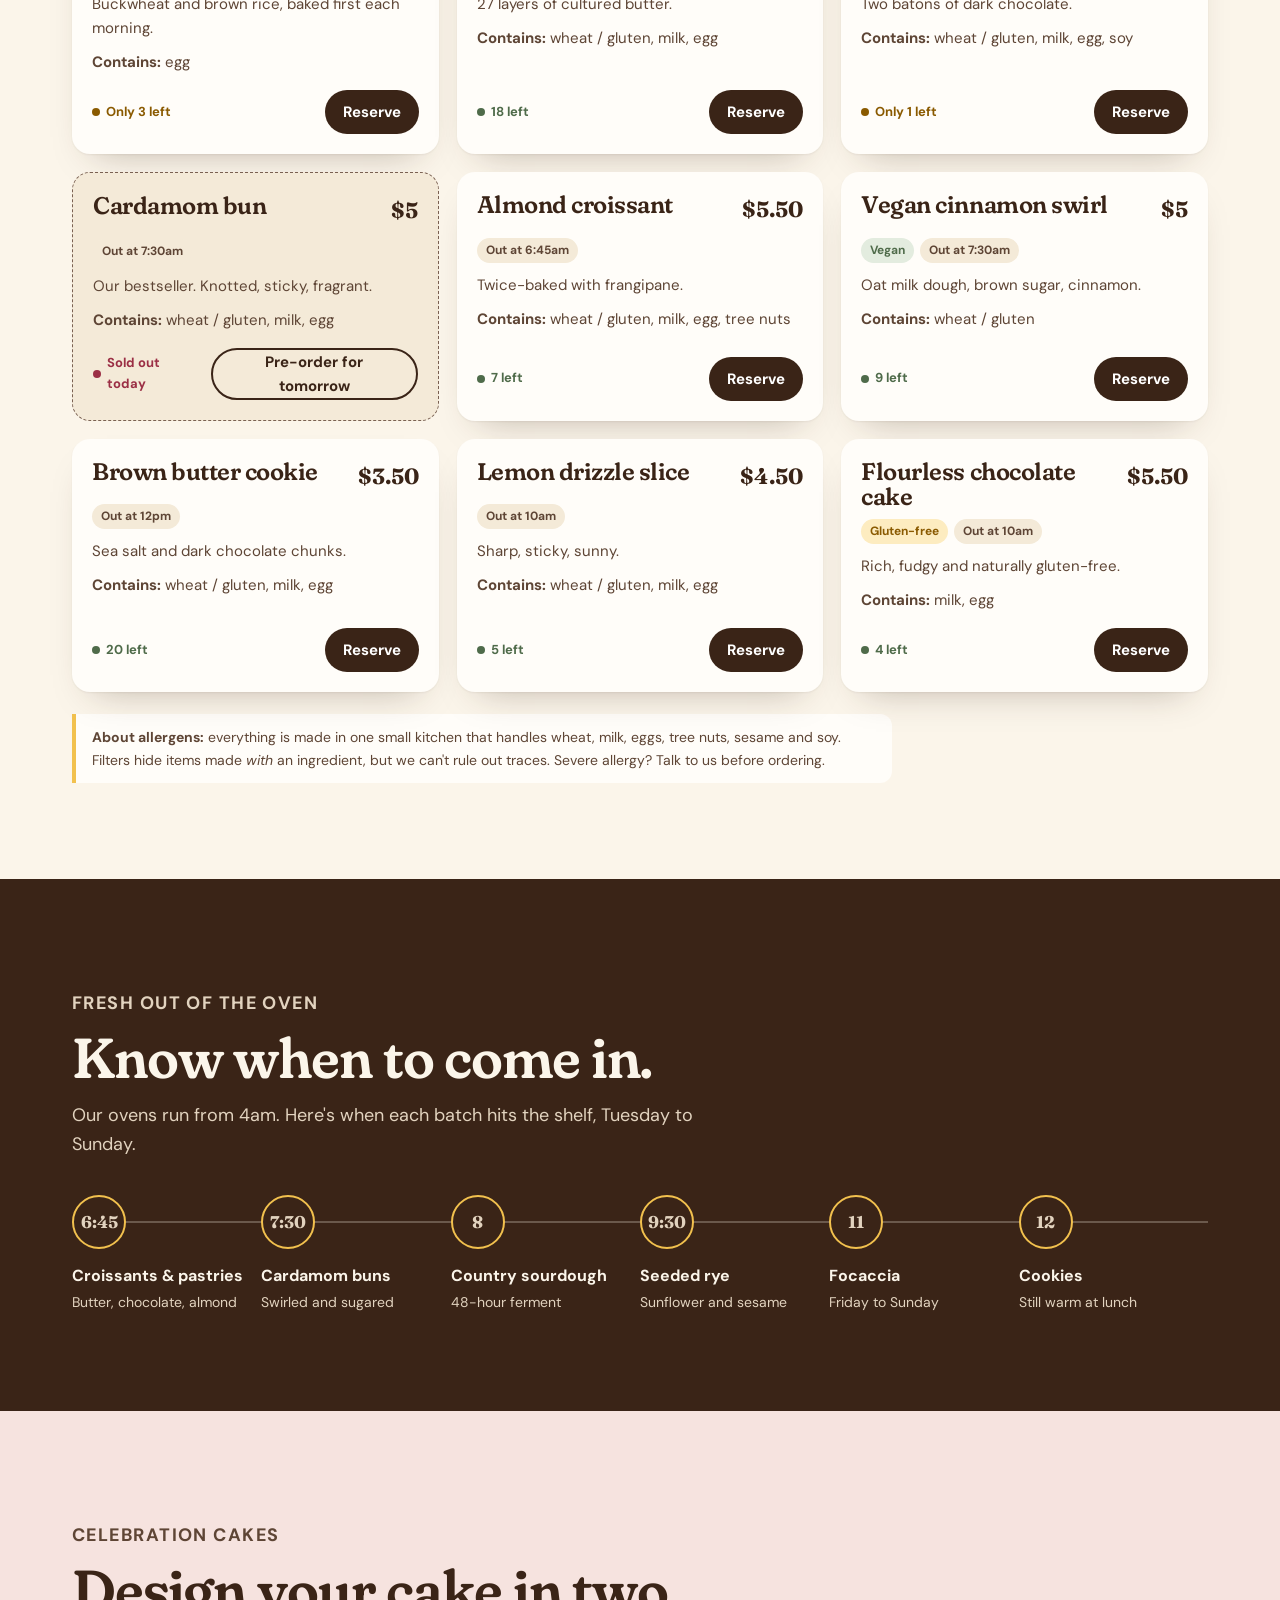
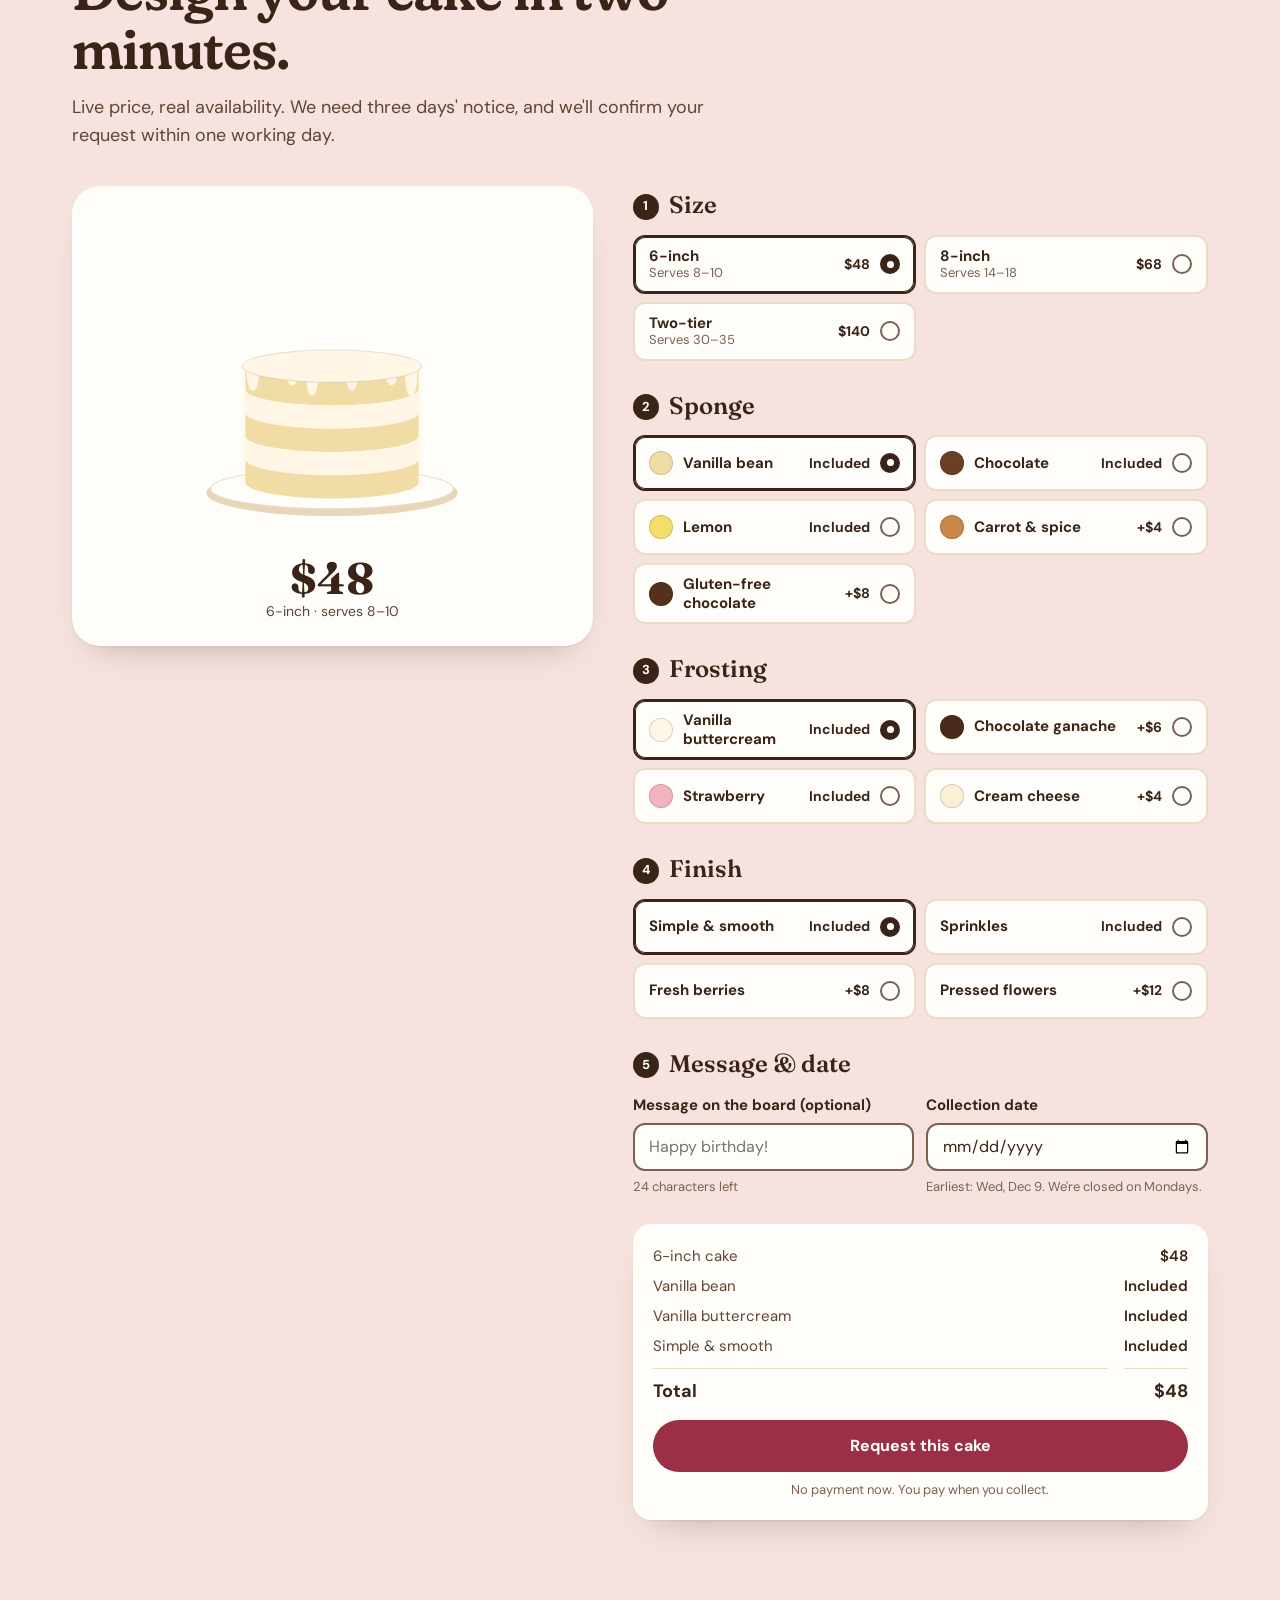
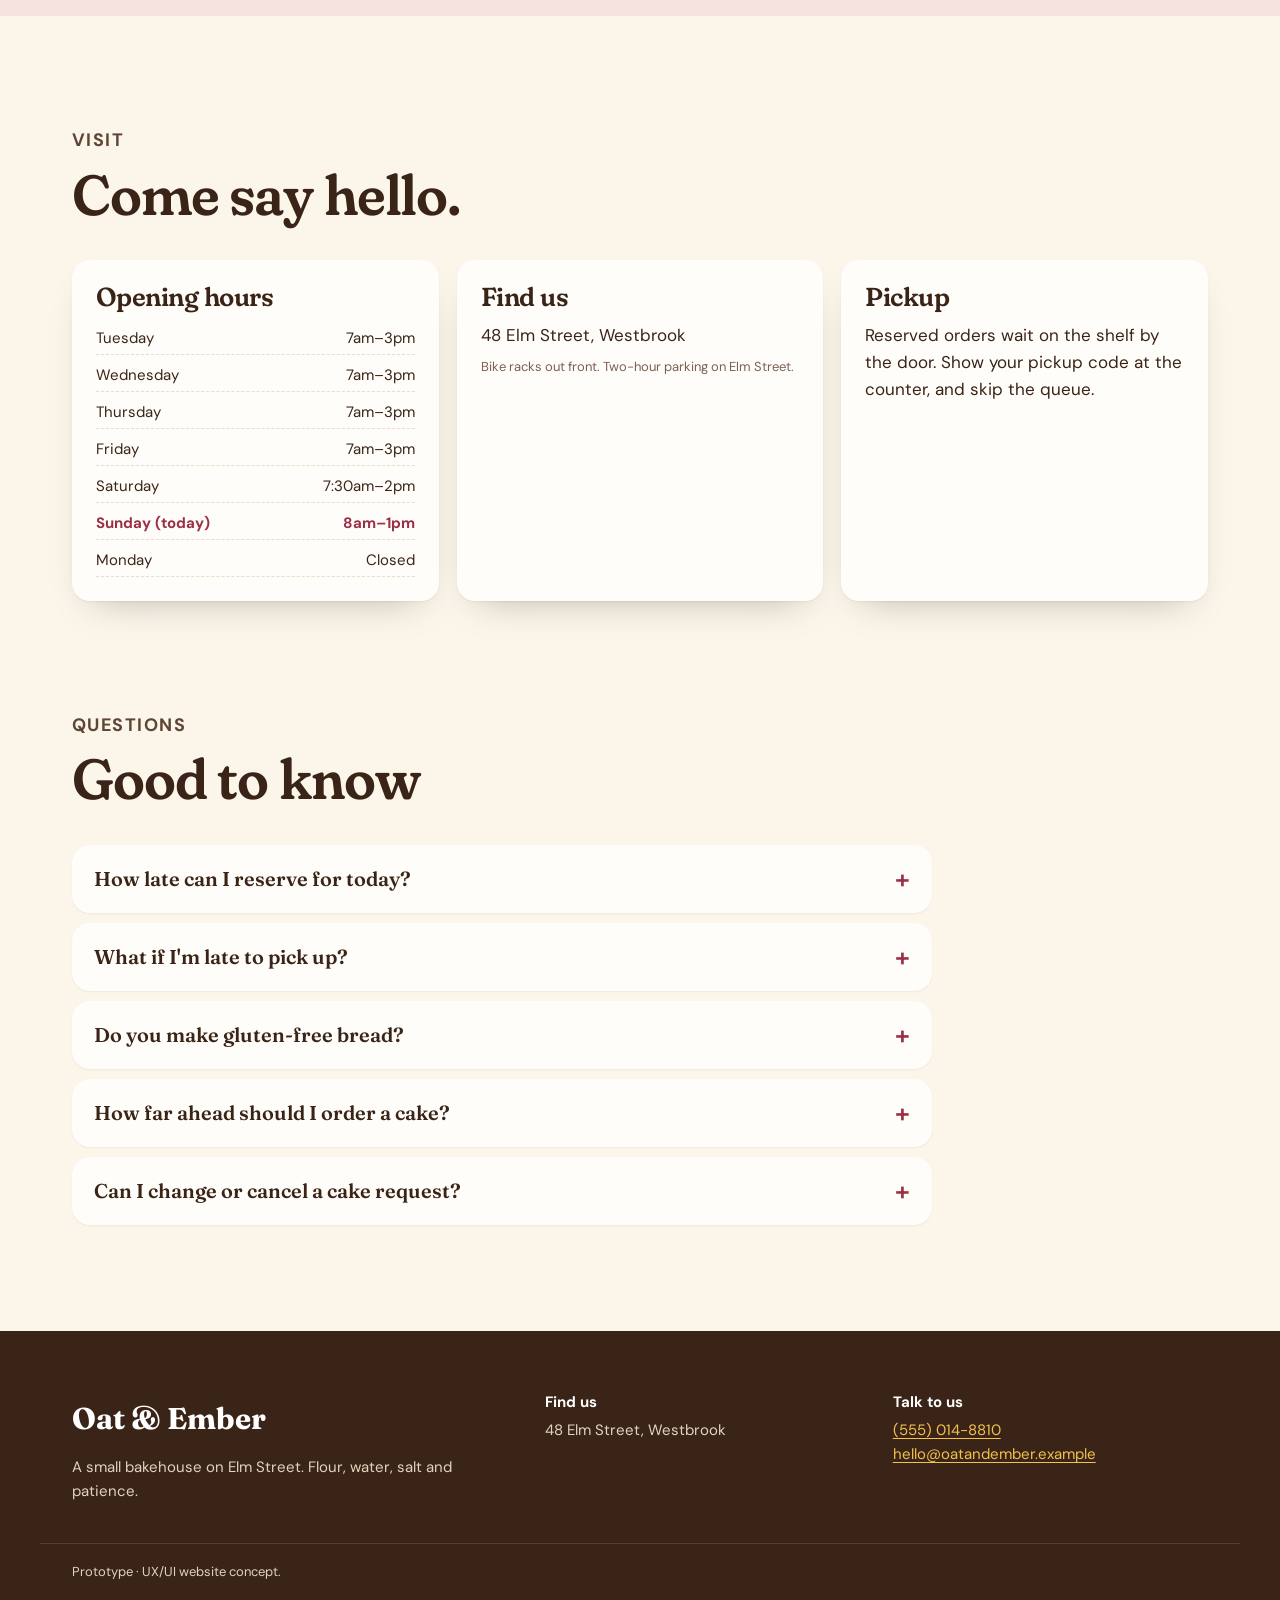
==== commit 07416a91: "Add link back to the portfolio Co-Authored-By: Claude Opus 5.5 <noreply@anthropic.com>" ====
--- a/index.html
+++ b/index.html
@@ -24,6 +24,7 @@
   </svg>
 
   <div class="mock-bar" role="note">
+    <a class="mock-back" href="/portfolio/"><span aria-hidden="true">←</span> Portfolio</a>
     <strong>Prototype</strong>
     <nav class="mock-tabs" aria-label="Project views">
       <a href="index.html" aria-current="page">Website</a>
--- a/styles.css
+++ b/styles.css
@@ -47,6 +47,8 @@
 /* top bar */
 .mock-bar { background: var(--crust); color: #e9dccb; font-size: 13px; display: flex; justify-content: center; align-items: center; gap: 12px; flex-wrap: wrap; padding: 8px 16px; }
 .mock-bar strong { color: #fff; font-weight: 600; }
+.mock-back { display: inline-flex; align-items: center; gap: 6px; min-height: 28px; padding: 0 12px 0 8px; border-radius: 999px; color: #fff; font-weight: 600; text-decoration: none; }
+.mock-back:hover { background: rgba(255,255,255,.12); }
 .mock-tabs { display: inline-flex; background: rgba(255,255,255,.1); border-radius: 999px; padding: 2px; }
 .mock-tabs a { color: #e9dccb; text-decoration: none; padding: 4px 12px; border-radius: 999px; font-weight: 500; }
 .mock-tabs a[aria-current="page"] { background: var(--butter); color: var(--crust); }
